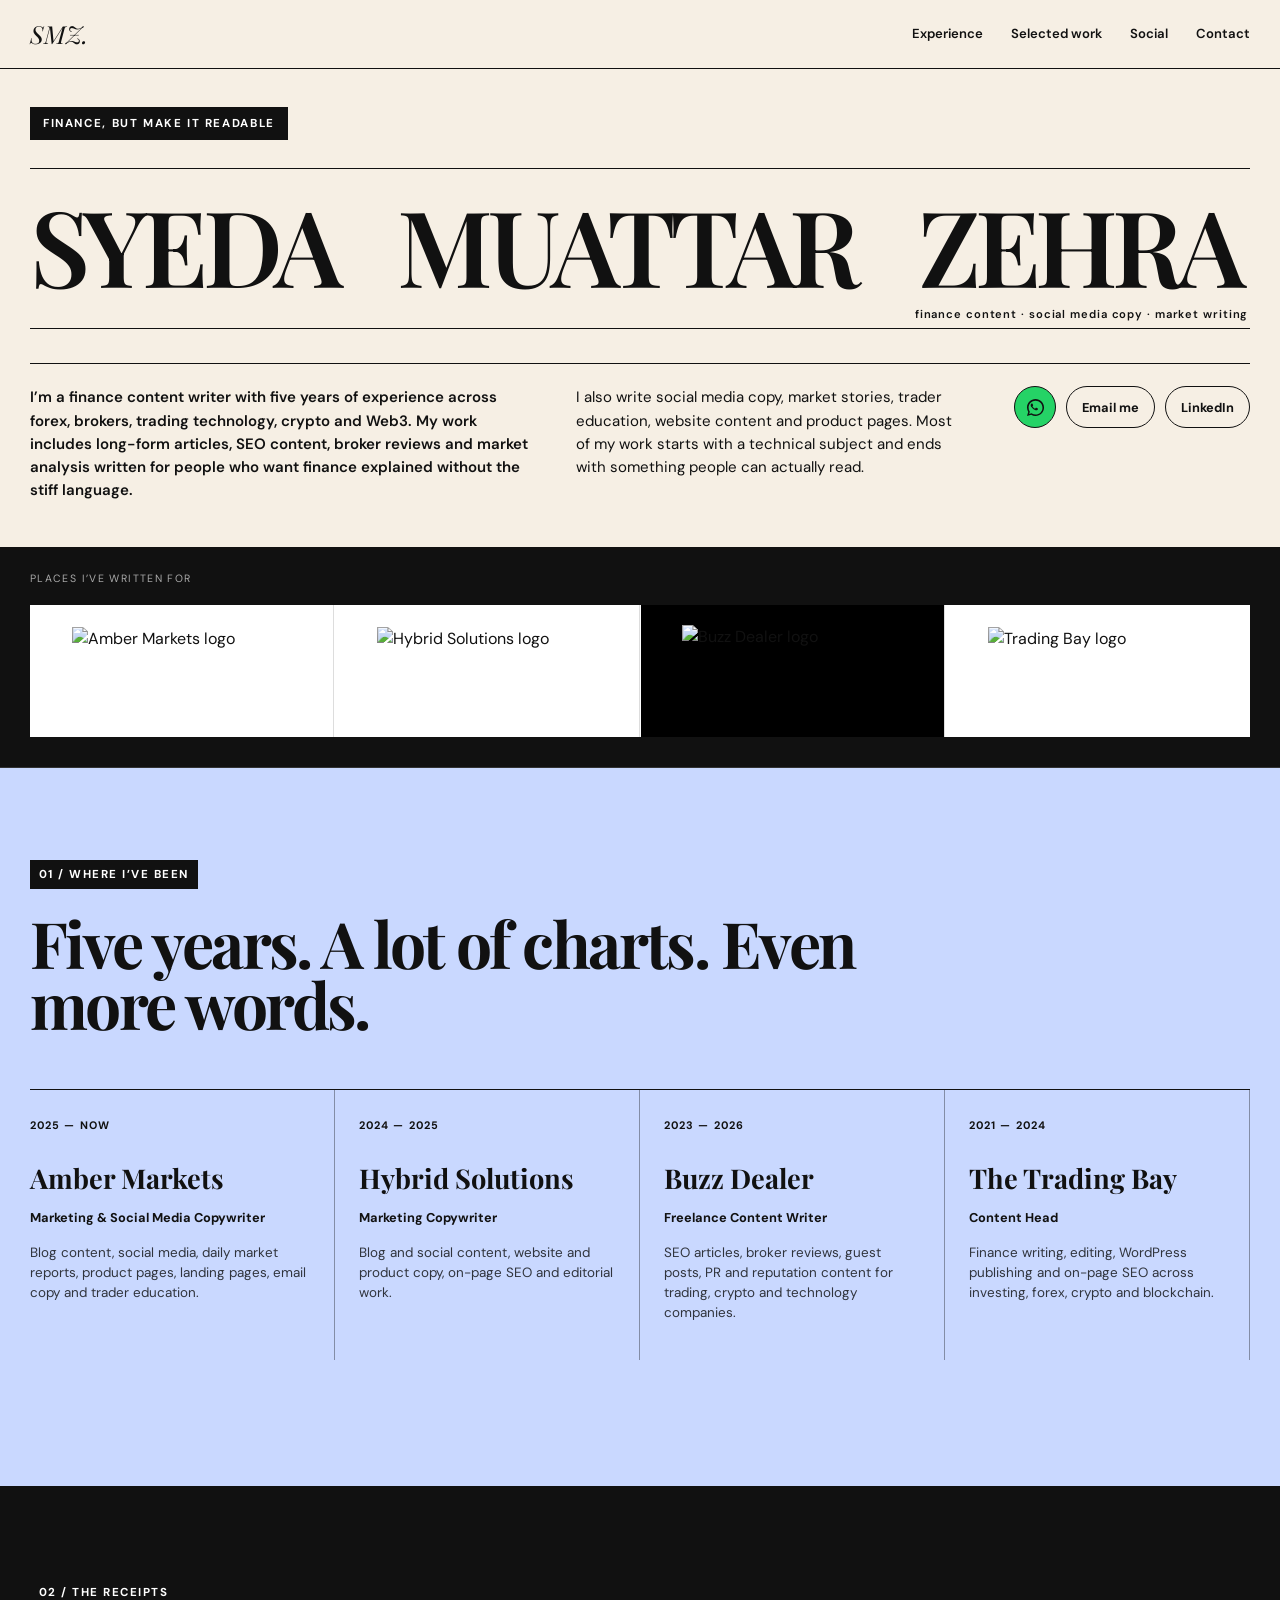
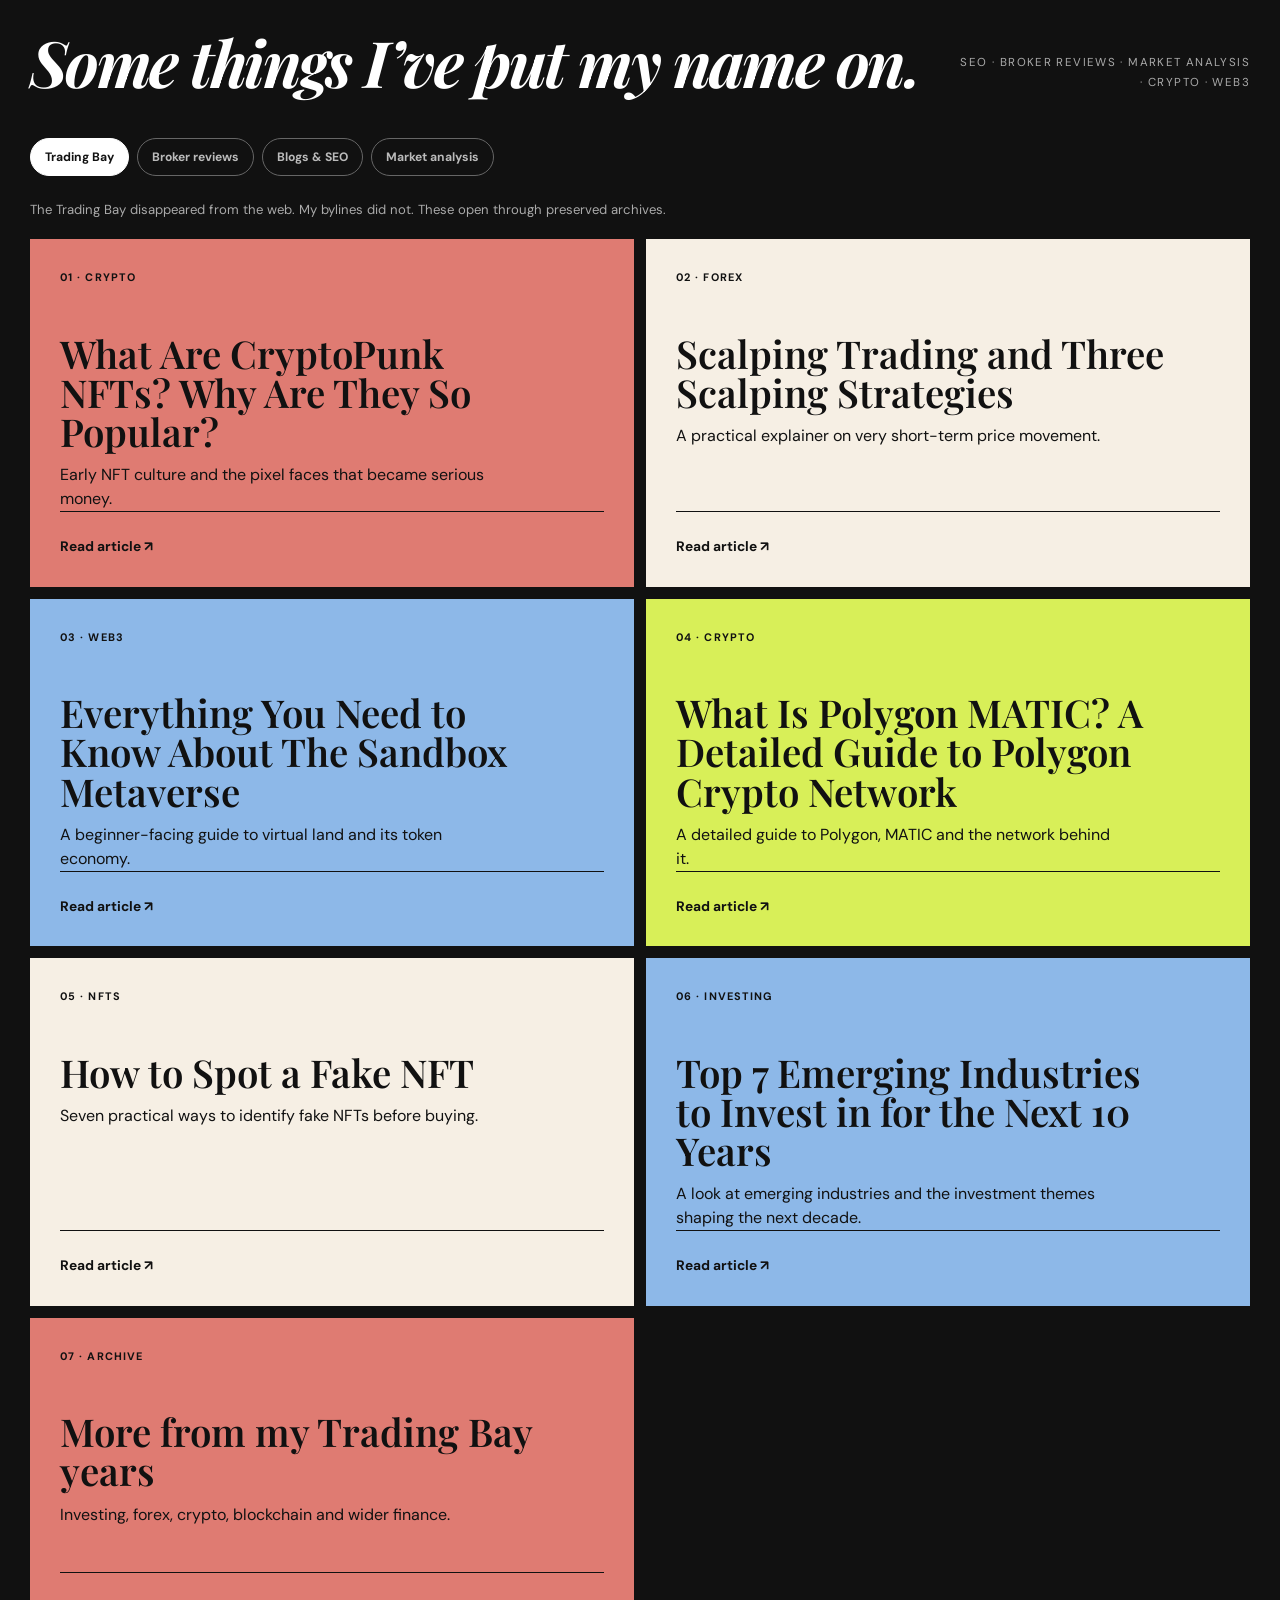
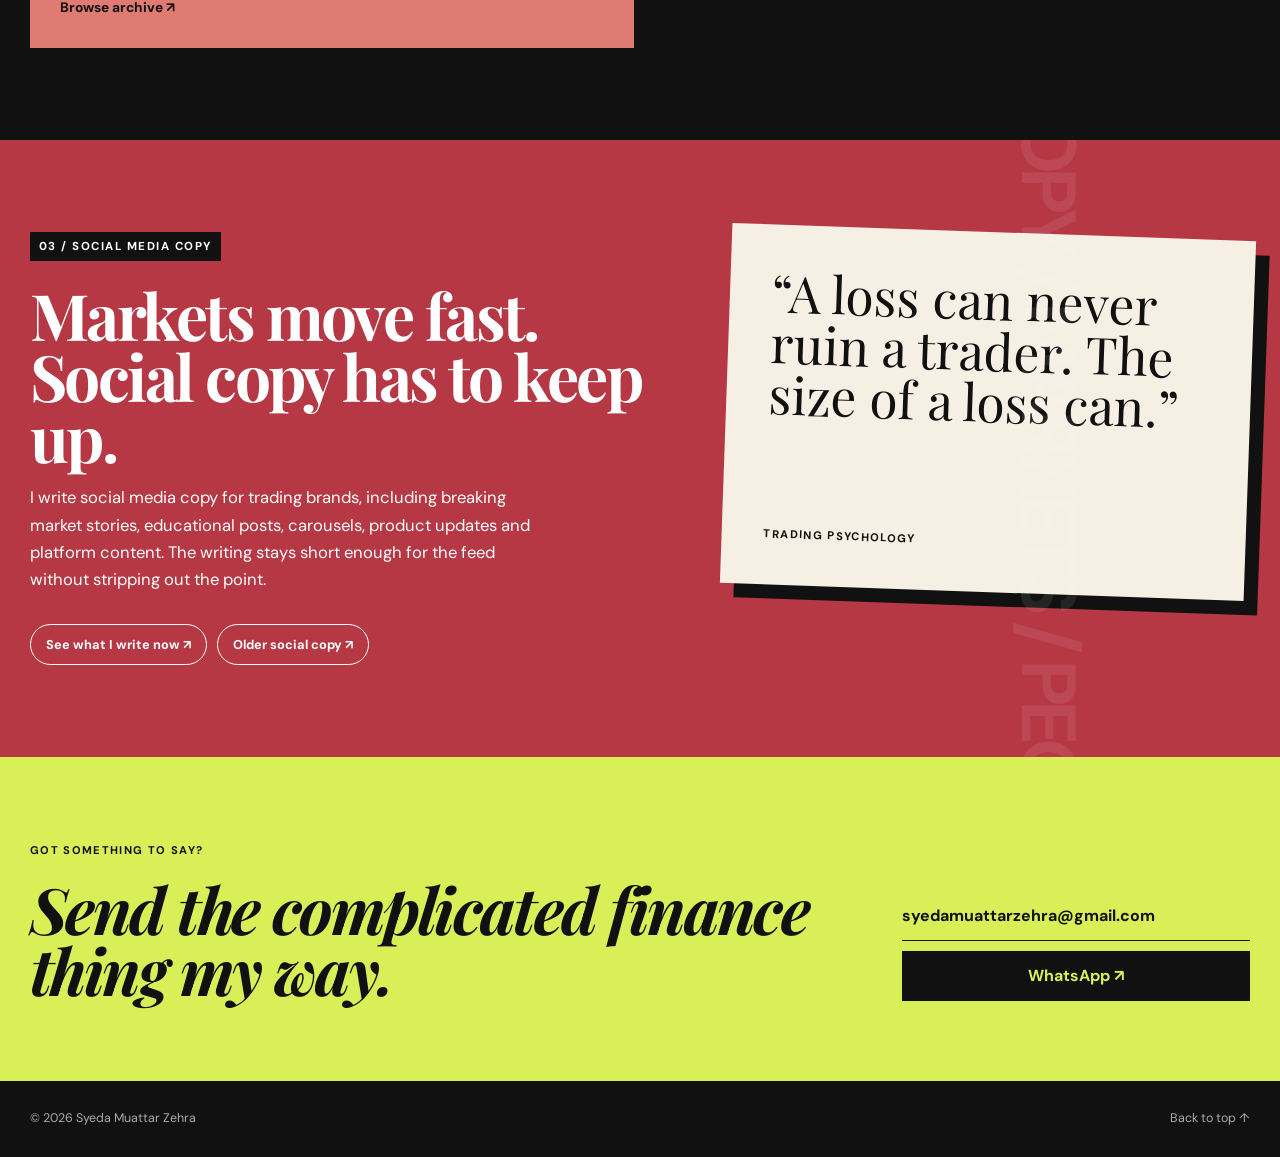
==== index.html @ 2d1e0b92 "Restore full two-paragraph portfolio introduction" ====
<!DOCTYPE html>
<html lang="en">
<head>
<meta charset="UTF-8" />
<meta name="viewport" content="width=device-width, initial-scale=1.0" />
<meta name="description" content="Portfolio of Syeda Muattar Zehra, finance content writer and social media copywriter." />
<meta name="portfolio-version" content="20260924-neat6" />
<title>Syeda Muattar Zehra | Finance Writer</title>
<link rel="stylesheet" href="styles.css?v=20260924-intro7" />
</head>
<body>
<a class="skip-link" href="#main-content">Skip to content</a>
<header class="site-header"><div class="shell nav-wrap"><a class="brand" href="#top">SMZ.</a><button class="menu-button" type="button" aria-expanded="false" aria-controls="site-nav">Menu</button><nav id="site-nav" class="site-nav"><a href="#experience">Experience</a><a href="#work">Selected work</a><a href="#social">Social</a><a href="#contact">Contact</a></nav></div></header>

<main id="main-content">
<section id="top" class="hero">
<div class="shell hero-stage">
<div class="availability">FINANCE, BUT MAKE IT READABLE</div>
<div class="name-lockup"><span>SYEDA</span><span>MUATTAR</span><span>ZEHRA</span><i class="name-note">finance content · social media copy · market writing</i></div>
<div class="hero-bottom">
<div class="hero-intro"><p>I’m a finance content writer with five years of experience across forex, brokers, trading technology, crypto and Web3. My work includes long-form articles, SEO content, broker reviews and market analysis written for people who want finance explained without the stiff language.</p><p>I also write social media copy, market stories, trader education, website content and product pages. Most of my work starts with a technical subject and ends with something people can actually read.</p></div>
<div class="hero-contact">
<a class="round-link whatsapp" href="https://wa.me/923134728652" target="_blank" rel="noopener" aria-label="WhatsApp"><svg viewBox="0 0 32 32" aria-hidden="true"><path fill="currentColor" d="M19.11 17.2c-.27-.14-1.59-.78-1.84-.87-.25-.09-.43-.14-.61.14-.18.27-.7.87-.86 1.05-.16.18-.32.2-.59.07-.27-.14-1.14-.42-2.17-1.34-.8-.71-1.34-1.59-1.5-1.86-.16-.27-.02-.42.12-.55.12-.12.27-.32.41-.48.14-.16.18-.27.27-.46.09-.18.05-.34-.02-.48-.07-.14-.61-1.48-.84-2.02-.22-.53-.45-.46-.61-.47h-.52c-.18 0-.48.07-.73.34-.25.27-.96.94-.96 2.29s.98 2.66 1.12 2.84c.14.18 1.93 2.95 4.68 4.14.65.28 1.16.45 1.56.58.66.21 1.25.18 1.72.11.52-.08 1.59-.65 1.82-1.28.23-.63.23-1.17.16-1.28-.07-.11-.25-.18-.52-.32z"/><path fill="currentColor" d="M16.03 3C8.84 3 3 8.79 3 15.93c0 2.5.72 4.83 1.96 6.81L3 29l6.46-1.9a13.08 13.08 0 0 0 6.57 1.79C23.22 28.89 29 23.1 29 15.96 29 8.82 23.22 3 16.03 3zm0 23.7c-2.03 0-3.92-.55-5.55-1.51l-.4-.24-3.83 1.13 1.15-3.72-.26-.42a10.68 10.68 0 0 1-1.65-5.71c0-5.89 4.75-10.68 10.58-10.68 5.83 0 10.56 4.79 10.56 10.68 0 5.89-4.73 10.47-10.6 10.47z"/></svg></a>
<a class="text-link" href="mailto:syedamuattarzehra@gmail.com">Email me</a>
<a class="text-link" href="https://www.linkedin.com/in/syeda-muattar-zehra-1aa64821b/" target="_blank" rel="noopener">LinkedIn</a>
</div>
</div>
</div>
</section>

<section class="company-strip" aria-label="Companies I have worked with"><div class="shell"><p class="company-kicker">Places I’ve written for</p><div class="company-row brand-logos exact-logos">
<a class="brand-logo" href="https://ambermarkets.com/" target="_blank" rel="noopener" aria-label="Amber Markets"><img src="[data-uri][... ELLIPSIZATION ...]" alt="Amber Markets logo"></a>
<a class="brand-logo" href="https://hybridsolutions.com/" target="_blank" rel="noopener" aria-label="Hybrid Solutions"><img src="[data-uri]" alt="Hybrid Solutions logo"></a>
<a class="brand-logo buzz-black" href="https://buzzdealer.com/" target="_blank" rel="noopener" aria-label="Buzz Dealer"><img src="[data-uri]" alt="Buzz Dealer logo"></a>
<div class="brand-logo" aria-label="The Trading Bay"><img src="[data-uri]" alt="Trading Bay logo"></div>
</div></div></section>

<section id="experience" class="section experience-section"><div class="shell">
<div class="section-number">01 / WHERE I’VE BEEN</div><h2>Five years. A lot of charts. Even more words.</h2>
<div class="experience-grid">
<article><span>2025 — NOW</span><h3>Amber Markets</h3><b>Marketing & Social Media Copywriter</b><p>Blog content, social media, daily market reports, product pages, landing pages, email copy and trader education.</p></article>
<article><span>2024 — 2025</span><h3>Hybrid Solutions</h3><b>Marketing Copywriter</b><p>Blog and social content, website and product copy, on-page SEO and editorial work.</p></article>
<article><span>2023 — 2026</span><h3>Buzz Dealer</h3><b>Freelance Content Writer</b><p>SEO articles, broker reviews, guest posts, PR and reputation content for trading, crypto and technology companies.</p></article>
<article><span>2021 — 2024</span><h3>The Trading Bay</h3><b>Content Head</b><p>Finance writing, editing, WordPress publishing and on-page SEO across investing, forex, crypto and blockchain.</p></article>
</div></div></section>

<section id="work" class="section work-section"><div class="shell">
<div class="work-title-row"><div><div class="section-number">02 / THE RECEIPTS</div><h2>Some things I’ve put my name on.</h2></div><div class="work-index">SEO · BROKER REVIEWS · MARKET ANALYSIS · CRYPTO · WEB3</div></div>
<div class="work-tabs" role="tablist" aria-label="Portfolio categories"><button class="work-tab active" type="button" role="tab" aria-selected="true" data-work-tab="tradingbay">Trading Bay</button><button class="work-tab" type="button" role="tab" aria-selected="false" data-work-tab="reviews">Broker reviews</button><button class="work-tab" type="button" role="tab" aria-selected="false" data-work-tab="blogs">Blogs & SEO</button><button class="work-tab" type="button" role="tab" aria-selected="false" data-work-tab="analysis">Market analysis</button></div>

<div class="work-panel active" data-work-panel="tradingbay" role="tabpanel"><p class="archive-note">The Trading Bay disappeared from the web. My bylines did not. These open through preserved archives.</p><div class="portfolio-grid">
<article class="work-card coral"><span>01 · CRYPTO</span><h3>What Are CryptoPunk NFTs? Why Are They So Popular?</h3><p>Early NFT culture and the pixel faces that became serious money.</p><a href="https://web.archive.org/web/20230529045432/https://thetradingbay.com/what-are-cryptopunk-nfts-why-are-they-so-popular/" target="_blank" rel="noopener">Read article ↗</a></article>
<article class="work-card cream"><span>02 · FOREX</span><h3>Scalping Trading and Three Scalping Strategies</h3><p>A practical explainer on very short-term price movement.</p><a href="https://web.archive.org/web/20220929112520/https://thetradingbay.com/scalping-trading-3-best-scalping-trading-strategy/" target="_blank" rel="noopener">Read article ↗</a></article>
<article class="work-card blue"><span>03 · WEB3</span><h3>Everything You Need to Know About The Sandbox Metaverse</h3><p>A beginner-facing guide to virtual land and its token economy.</p><a href="https://web.archive.org/web/20220929120825/https://thetradingbay.com/everything-you-need-to-know-about-the-sandbox-metaverse/" target="_blank" rel="noopener">Read article ↗</a></article>
<article class="work-card acid"><span>04 · CRYPTO</span><h3>What Is Polygon MATIC? A Detailed Guide to Polygon Crypto Network</h3><p>A detailed guide to Polygon, MATIC and the network behind it.</p><a href="https://web.archive.org/web/20220929102851/https://thetradingbay.com/what-is-polygon-matic-a-detailed-guide-to-polygon-crypto-network/" target="_blank" rel="noopener">Read article ↗</a></article>
<article class="work-card cream"><span>05 · NFTS</span><h3>How to Spot a Fake NFT</h3><p>Seven practical ways to identify fake NFTs before buying.</p><a href="https://web.archive.org/web/20220929121117/https://thetradingbay.com/how-to-spot-a-fake-nft-top-7-ways-to-identify-fake-nfts/" target="_blank" rel="noopener">Read article ↗</a></article>
<article class="work-card blue"><span>06 · INVESTING</span><h3>Top 7 Emerging Industries to Invest in for the Next 10 Years</h3><p>A look at emerging industries and the investment themes shaping the next decade.</p><a href="https://web.archive.org/web/20230529050229/https://thetradingbay.com/top-7-emerging-industries-to-invest-in-for-the-next-10-years/" target="_blank" rel="noopener">Read article ↗</a></article>
<article class="work-card coral"><span>07 · ARCHIVE</span><h3>More from my Trading Bay years</h3><p>Investing, forex, crypto, blockchain and wider finance.</p><a href="https://web.archive.org/web/20230605054937/https://thetradingbay.com/author/zehra/" target="_blank" rel="noopener">Browse archive ↗</a></article>
</div></div>

<div class="work-panel" data-work-panel="reviews" role="tabpanel" hidden><div class="portfolio-grid"><article class="work-card blue"><span>BROKER REVIEW</span><h3>ClickTrades Broker Review</h3><p>Assets, WebTrader, MT5, Trading Central, account conditions, strengths and drawbacks.</p><a href="samples/coin-dreams.com.docx" target="_blank" rel="noopener">Read article ↗</a></article></div></div>
<div class="work-panel" data-work-panel="blogs" role="tabpanel" hidden><div class="portfolio-grid"><article class="work-card acid"><span>LONG-FORM SEO</span><h3>Forex Trader Salary</h3><p>Capital, trading style, risk and what a salary means for an independent forex trader.</p><a href="samples/Copy%20of%20Forex%20Trader%20Salary%20Could%20I%20Become%20Rich%20in%202022%20and%20How.docx" target="_blank" rel="noopener">Read article ↗</a></article></div></div>
<div class="work-panel" data-work-panel="analysis" role="tabpanel" hidden><div class="portfolio-grid"><article class="work-card coral"><span>XAU/USD</span><h3>Is Gold's Bearish Cycle Over?</h3><p>Written when gold had bounced from around $1,616 and the $1,700s already felt expensive.</p><a href="samples/tradefx.co.za.docx" target="_blank" rel="noopener">Read article ↗</a></article></div></div>
</div></section>

<section id="social" class="section social-section"><div class="shell social-layout"><div><div class="section-number">03 / SOCIAL MEDIA COPY</div><h2>Markets move fast. Social copy has to keep up.</h2><p>I write social media copy for trading brands, including breaking market stories, educational posts, carousels, product updates and platform content. The writing stays short enough for the feed without stripping out the point.</p><div class="social-actions"><a href="https://www.instagram.com/ambermarketsofficial/" target="_blank" rel="noopener">See what I write now ↗</a><a href="samples/Single%20posts.docx" target="_blank" rel="noopener">Older social copy ↗</a></div></div><div class="quote-stack"><blockquote>“A loss can never ruin a trader. The size of a loss can.”</blockquote><span>Trading psychology</span></div></div></section>

<section id="contact" class="contact-section"><div class="shell contact-layout"><div><span>GOT SOMETHING TO SAY?</span><h2>Send the complicated finance thing my way.</h2></div><div class="contact-actions"><a href="mailto:syedamuattarzehra@gmail.com">syedamuattarzehra@gmail.com</a><a class="contact-whatsapp" href="https://wa.me/923134728652" target="_blank" rel="noopener">WhatsApp ↗</a></div></div></section>
</main>
<footer><div class="shell footer-row"><span>© <span id="year"></span> Syeda Muattar Zehra</span><a href="#top">Back to top ↑</a></div></footer>
<script src="script.js?v=20260922-studio"></script>
</body></html>
---- styles.css ----
@import url('https://fonts.googleapis.com/css2?family=DM+Sans:wght@400;500;600;700&family=Playfair+Display:ital,wght@0,600;1,600&display=swap');
*{box-sizing:border-box}html{scroll-behavior:smooth}body{margin:0;background:#111;color:#111;font-family:'DM Sans',sans-serif;line-height:1.5}.shell{width:min(calc(100% - 48px),1220px);margin:auto}a{color:inherit}.skip-link{position:absolute;left:-9999px}.skip-link:focus{left:10px;top:10px;z-index:99;background:#fff;padding:10px}.site-header{position:sticky;top:0;z-index:30;background:#f6efe4;border-bottom:1px solid #111}.nav-wrap{height:68px;display:flex;align-items:center;justify-content:space-between}.brand{font-family:'Playfair Display',serif;font-size:1.55rem;font-style:italic;text-decoration:none}.site-nav{display:flex;gap:28px}.site-nav a{text-decoration:none;font-size:.82rem;font-weight:600}.menu-button{display:none}
.hero{background:#f6efe4;overflow:hidden}.hero-stage{padding:42px 0 46px}.availability{display:inline-block;border:1px solid #111;border-radius:999px;padding:7px 12px;font-size:.72rem;font-weight:700}.name-lockup{margin:30px 0 38px;display:grid;grid-template-columns:1fr auto 1fr;align-items:center;gap:18px;font-family:'Playfair Display',serif;font-size:clamp(3.6rem,9.2vw,8.7rem);line-height:.82;letter-spacing:-.065em;white-space:nowrap}.name-lockup span:last-child{text-align:right}.name-lockup strong{font-style:italic;color:#b63845;font-weight:600}.hero-bottom{display:grid;grid-template-columns:1.35fr .65fr;gap:70px;border-top:1px solid #111;padding-top:24px}.hero-intro{display:grid;grid-template-columns:1fr 1fr;gap:28px}.hero-intro p{margin:0;font-size:.96rem}.hero-contact{display:flex;align-items:flex-start;justify-content:flex-end;gap:10px;flex-wrap:wrap}.round-link,.text-link{height:42px;border:1px solid #111;display:inline-flex;align-items:center;justify-content:center;text-decoration:none}.round-link{width:42px;border-radius:50%;background:#25D366;color:#111}.round-link svg{width:21px}.text-link{padding:0 15px;border-radius:999px;font-size:.8rem;font-weight:700}.text-link:hover{background:#111;color:#fff}
.company-strip{background:#111;color:#fff;border-bottom:1px solid #333}.company-row{min-height:105px;display:grid;grid-template-columns:repeat(4,1fr);align-items:center}.company-row span{padding:20px;text-align:center;border-right:1px solid #333;font-size:.9rem;letter-spacing:.05em}.company-row span:first-child{border-left:1px solid #333}.company-row b{display:block;font-size:1.05rem}
.section{padding:92px 0}.section-number{font-size:.72rem;font-weight:700;letter-spacing:.13em;margin-bottom:18px}.section h2,.contact-section h2{font-family:'Playfair Display',serif;font-size:clamp(2.6rem,5vw,5.2rem);line-height:.95;letter-spacing:-.04em;margin:0}.experience-section{background:#c9d8ff}.experience-section h2{max-width:720px}.experience-grid{display:grid;grid-template-columns:repeat(4,1fr);margin-top:55px;border-top:1px solid #111}.experience-grid article{padding:22px 24px 10px 0;border-right:1px solid rgba(0,0,0,.35);min-height:270px}.experience-grid article+article{padding-left:24px}.experience-grid span,.work-card span{font-size:.68rem;font-weight:700;letter-spacing:.1em}.experience-grid h3{font-family:'Playfair Display',serif;font-size:1.7rem;margin:22px 0 6px}.experience-grid b{font-size:.8rem}.experience-grid p{font-size:.84rem;color:#30343d}
.work-section{background:#111;color:#fff}.work-title-row{display:flex;justify-content:space-between;align-items:flex-end;gap:40px}.work-title-row h2{max-width:680px}.work-index{max-width:290px;font-size:.72rem;letter-spacing:.12em;color:#aaa;text-align:right}.work-tabs{display:flex;gap:8px;flex-wrap:wrap;margin:45px 0 24px}.work-tab{font:inherit;font-size:.76rem;font-weight:700;border:1px solid #666;border-radius:999px;background:transparent;color:#bbb;padding:9px 14px;cursor:pointer}.work-tab.active{background:#fff;color:#111;border-color:#fff}.work-panel[hidden]{display:none}.archive-note{font-size:.82rem;color:#aaa;margin:0 0 20px}.portfolio-grid{display:grid;grid-template-columns:repeat(2,1fr);gap:2px;background:#111}.work-card{min-height:310px;padding:30px;color:#111;display:flex;flex-direction:column}.work-card h3{font-family:'Playfair Display',serif;font-size:clamp(1.8rem,3vw,3rem);line-height:1.02;margin:48px 0 12px;max-width:500px}.work-card p{max-width:440px;margin:0}.work-card a{margin-top:auto;padding-top:24px;font-weight:700;font-size:.86rem}.coral{background:#df7b72}.cream{background:#f6efe4}.blue{background:#8db8e8}.acid{background:#d8ef58}
.social-section{background:#b63845;color:#fff}.social-layout{display:grid;grid-template-columns:1fr .85fr;gap:80px;align-items:center}.social-layout>div:first-child>p{max-width:520px;font-size:1rem}.social-actions{display:flex;gap:10px;margin-top:30px}.social-actions a{border:1px solid #fff;border-radius:999px;padding:10px 15px;text-decoration:none;font-size:.8rem;font-weight:700}.quote-stack{background:#f6efe4;color:#111;min-height:360px;padding:42px;display:flex;flex-direction:column;justify-content:space-between;transform:rotate(2deg)}blockquote{font-family:'Playfair Display',serif;font-size:clamp(2rem,4vw,4rem);line-height:1;margin:0}.quote-stack span{text-transform:uppercase;font-size:.7rem;letter-spacing:.12em;font-weight:700}
.contact-section{background:#d8ef58;padding:80px 0}.contact-layout{display:grid;grid-template-columns:1.4fr .6fr;gap:60px;align-items:end}.contact-layout>div>span{font-size:.7rem;font-weight:700;letter-spacing:.12em}.contact-layout h2{margin-top:18px;max-width:820px}.contact-actions{display:grid;gap:10px}.contact-actions a{border-bottom:1px solid #111;padding:12px 0;text-decoration:none;font-weight:700;overflow-wrap:anywhere}
footer{background:#111;color:#aaa}.footer-row{min-height:76px;display:flex;align-items:center;justify-content:space-between;font-size:.78rem}.footer-row a{text-decoration:none}
@media(max-width:900px){.menu-button{display:block;border:1px solid #111;background:transparent;padding:8px 12px}.site-nav{display:none;position:absolute;top:68px;left:20px;right:20px;background:#f6efe4;border:1px solid #111;padding:12px;flex-direction:column}.site-nav.open{display:flex}.name-lockup{grid-template-columns:1fr;gap:0;white-space:normal;font-size:clamp(3.5rem,15vw,7rem)}.name-lockup span:last-child{text-align:left}.hero-bottom,.social-layout,.contact-layout{grid-template-columns:1fr}.hero-intro{grid-template-columns:1fr}.hero-contact{justify-content:flex-start}.company-row{grid-template-columns:1fr 1fr}.experience-grid{grid-template-columns:1fr 1fr}.portfolio-grid{grid-template-columns:1fr}.work-title-row{align-items:flex-start;flex-direction:column}.work-index{text-align:left}.quote-stack{transform:none}.social-layout{gap:45px}}
@media(max-width:560px){.shell{width:min(calc(100% - 28px),1220px)}.hero-stage{padding-top:30px}.name-lockup{margin:28px 0;font-size:3.4rem}.company-row{grid-template-columns:1fr 1fr}.company-row span{font-size:.72rem}.section{padding:66px 0}.experience-grid{grid-template-columns:1fr}.experience-grid article,.experience-grid article+article{padding:22px 0;border-right:0;border-bottom:1px solid rgba(0,0,0,.35);min-height:0}.work-card{min-height:280px;padding:24px}.social-actions{flex-direction:column;align-items:flex-start}.contact-section{padding:60px 0}.footer-row{gap:20px}}

/* Reference-led editorial pass */
.hero-stage{min-height:690px;position:relative}.availability{background:#111;color:#fff;border-radius:0;letter-spacing:.14em}.name-lockup{position:relative;border-top:1px solid #111;border-bottom:1px solid #111;padding:34px 0 40px;grid-template-columns:.82fr 1.45fr .9fr;gap:0}.name-lockup span,.name-lockup strong{display:block}.name-lockup span:first-child{-webkit-text-stroke:1.5px #111;color:transparent}.name-lockup strong{background:#b63845;color:#f6efe4;padding:10px 18px;transform:rotate(-2deg);text-align:center}.name-lockup span:last-of-type{text-align:right}.name-note{position:absolute;right:1%;bottom:10px;font-family:'DM Sans',sans-serif;font-size:.7rem;font-weight:600;letter-spacing:.08em;color:#111;font-style:normal}.hero-bottom{grid-template-columns:1fr .48fr}.hero-intro p:first-child{font-size:1.08rem;font-weight:600}.hero-intro p:last-child{border-left:1px solid #111;padding-left:28px}
.section-number{display:inline-block;background:#111;color:#fff;padding:6px 9px;margin-bottom:24px}.experience-section h2,.work-section h2,.social-section h2,.contact-section h2{max-width:900px}.experience-grid article:nth-child(2),.experience-grid article:nth-child(4){transform:translateY(34px)}.experience-section{padding-bottom:126px}
.work-title-row h2{font-style:italic}.portfolio-grid{gap:12px}.work-card:nth-child(1){transform:rotate(-.5deg)}.work-card:nth-child(2){transform:translateY(24px)}.work-card:nth-child(3){transform:translateY(-10px)}.work-card:nth-child(4){transform:rotate(.7deg)}.work-card h3{font-weight:600}.work-card a{text-decoration:none;border-top:1px solid currentColor}
.social-section{overflow:hidden}.social-layout{position:relative}.social-layout:after{content:"COPY / MARKETS / PEOPLE";position:absolute;right:-220px;top:45%;font-size:4.8rem;font-weight:700;letter-spacing:-.05em;opacity:.08;transform:rotate(90deg)}.quote-stack{box-shadow:14px 14px 0 #111}
.contact-section h2{font-style:italic}.contact-whatsapp{background:#111;color:#d8ef58;padding:13px!important;border-bottom:0!important;text-align:center}
@media(max-width:900px){.hero-stage{min-height:0}.name-lockup{grid-template-columns:1fr;padding:25px 0}.name-lockup strong{text-align:left;width:max-content;max-width:100%}.name-lockup span:last-of-type{text-align:left}.name-note{position:static;margin-top:18px}.experience-grid article:nth-child(2),.experience-grid article:nth-child(4){transform:none}.hero-intro p:last-child{border-left:0;padding-left:0}.work-card:nth-child(n){transform:none}}

/* Alignment + identity correction */
.name-lockup{display:grid;grid-template-columns:1fr 1.35fr 1fr;align-items:baseline;gap:18px;padding:34px 0 42px}
.name-lockup span{font-family:'Playfair Display',serif;font-weight:600;font-style:normal;color:#111!important;-webkit-text-stroke:0!important;background:none!important;padding:0!important;transform:none!important;text-align:left!important}
.name-lockup span:nth-child(2){color:#b63845!important;font-style:italic}
.name-lockup span:last-of-type{text-align:right!important}
.name-note{right:0;bottom:10px}
.company-strip{padding:24px 0 30px}.company-kicker{margin:0 0 18px;color:#888;font-size:.66rem;letter-spacing:.13em;text-transform:uppercase}.company-row{min-height:88px;display:grid;grid-template-columns:repeat(4,1fr);border-top:1px solid #333;border-bottom:1px solid #333}.company-row>a,.tradingbay-logo{min-width:0;display:flex;align-items:center;justify-content:center;gap:8px;padding:18px;text-decoration:none;border-right:1px solid #333}.company-row>a:first-child{border-left:1px solid #333}.company-row>a span,.company-row>a b{padding:0;border:0;font-size:.85rem;letter-spacing:.03em}.company-row>a b{display:inline}.tradingbay-logo{font-family:'DM Sans',sans-serif}.tradingbay-logo>b{font-size:.92rem;white-space:nowrap}.tb-mark{position:relative;width:38px;height:38px;border:3px solid #fff;display:inline-flex;align-items:center;justify-content:center;font-weight:800}.tb-mark i{position:absolute;left:-5px;top:-11px;color:#35c84a;font-style:normal;font-size:1.15rem}.tb-mark em{font-style:normal;font-size:1.15rem}
.experience-grid{align-items:start}.experience-grid article:nth-child(2),.experience-grid article:nth-child(4){transform:none}.work-card:nth-child(n){transform:none}.portfolio-grid{align-items:stretch}.social-layout{align-items:start}.social-layout>div:first-child>p{font-size:1.04rem;line-height:1.65}
@media(max-width:900px){.name-lockup{grid-template-columns:1fr;gap:0}.name-lockup span:last-of-type{text-align:left!important}.company-row{grid-template-columns:1fr 1fr}.company-row>a,.tradingbay-logo{border:1px solid #333}.name-note{position:static}}

/* Company identity strip */
.brand-logos{background:#fff;border:0;gap:1px}.brand-logo{min-height:112px;background:#fff!important;color:#111!important;border:0!important;border-right:1px solid #ddd!important;display:flex!important;align-items:center!important;justify-content:center!important;gap:11px!important;padding:18px!important;text-decoration:none!important}.brand-logo:first-child{border-left:0!important}.brand-logo:last-child{border-right:0!important}.brand-logo>span{padding:0!important;border:0!important;text-align:left!important}.amber-symbol{width:38px;height:38px;border-radius:50%;background:#b58b48;color:#fff;display:inline-flex!important;align-items:center;justify-content:center;font-family:'Playfair Display',serif;font-size:1.45rem!important}.amber-word{font-size:.82rem!important;letter-spacing:.09em!important}.amber-word b{display:block}.hybrid-symbol{width:40px;height:40px;display:flex!important;gap:3px;align-items:flex-end}.hybrid-symbol i{display:block;width:10px;background:#2787c8;transform:skew(-10deg)}.hybrid-symbol i:nth-child(1){height:27px}.hybrid-symbol i:nth-child(2){height:36px}.hybrid-symbol i:nth-child(3){height:31px}.hybrid-logo>span:last-child{font-size:.78rem!important;font-weight:700}.hybrid-logo b{font-weight:800}.hybrid-logo small{display:block;font-size:.52rem;letter-spacing:.12em;color:#777}.buzz-symbol{width:40px;height:40px;background:#f2c400;color:#111;display:inline-flex!important;align-items:center;justify-content:center;font-size:1.3rem!important;font-weight:800;transform:rotate(-5deg)}.buzz-logo>span:last-child{font-size:.82rem!important;letter-spacing:.05em}.tradingbay-logo{font-family:'DM Sans',sans-serif!important}.tradingbay-logo>b{font-size:1rem!important;letter-spacing:.02em}.tb-mark{border-color:#111!important;color:#111!important}.company-strip{background:#111}.company-kicker{color:#aaa}
@media(max-width:900px){.brand-logos{grid-template-columns:1fr 1fr}.brand-logo{border:1px solid #ddd!important}}

/* Use verified logo artwork, not invented symbols */
.brand-logo.official-logo{background:#fff!important;overflow:hidden}.brand-logo.official-logo img{display:block;max-width:88%;max-height:68px;width:auto;height:auto;object-fit:contain}.buzz-official{background:#000!important}.buzz-official img{max-height:86px}.amber-official{font-family:'DM Sans',sans-serif;font-size:1.05rem!important;letter-spacing:.08em!important;font-weight:500;color:#111}.amber-official b{font-weight:800}.amber-symbol,.hybrid-symbol,.buzz-symbol{display:none!important}

/* Name typography reset + Trading Bay emphasis */
.name-lockup span,.name-lockup span:nth-child(2),.name-lockup span:last-of-type{font-family:'Playfair Display',serif!important;font-style:normal!important;font-weight:600!important;color:#111!important;-webkit-text-stroke:0!important;background:none!important;transform:none!important;padding:0!important;letter-spacing:-.055em!important}
.name-lockup{grid-template-columns:1fr 1.35fr 1fr;align-items:baseline}
.name-lockup span:nth-child(2){text-align:center!important}
.name-lockup span:last-of-type{text-align:right!important}
.work-panel[data-work-panel="tradingbay"] .portfolio-grid{grid-template-columns:repeat(2,minmax(0,1fr))}
.work-panel[data-work-panel="tradingbay"] .work-card{min-height:330px}
@media(max-width:900px){.name-lockup{grid-template-columns:1fr}.name-lockup span:nth-child(2),.name-lockup span:last-of-type{text-align:left!important}.work-panel[data-work-panel="tradingbay"] .portfolio-grid{grid-template-columns:1fr}}

/* Exact supplied company logos */
.exact-logos{background:#fff;grid-template-columns:repeat(4,minmax(0,1fr));align-items:stretch}
.exact-logos .brand-logo{height:132px;min-height:132px;padding:18px 22px!important;background:#fff!important;display:flex!important;align-items:center!important;justify-content:center!important;overflow:hidden}
.exact-logos .brand-logo img{display:block;width:100%;height:100%;max-width:220px;max-height:88px;object-fit:contain}
.exact-logos .buzz-black{background:#000!important}
.exact-logos .buzz-black img{max-height:92px}
@media(max-width:900px){.exact-logos{grid-template-columns:1fr 1fr}.exact-logos .brand-logo{height:120px;min-height:120px}}
@media(max-width:520px){.exact-logos{grid-template-columns:1fr}.exact-logos .brand-logo{height:116px;min-height:116px}}

/* Neat hero alignment pass */
.hero-stage{min-height:0;padding:38px 0 44px}
.name-lockup{width:100%;display:grid;grid-template-columns:.92fr 1.35fr 1fr;align-items:baseline;gap:24px;margin:28px 0 34px;padding:30px 0 36px;overflow:visible}
.name-lockup span{font-size:clamp(3.15rem,8.25vw,7.55rem);line-height:.88;white-space:nowrap}
.name-lockup span:first-child{text-align:left!important}
.name-lockup span:nth-child(2){text-align:center!important}
.name-lockup span:last-of-type{text-align:right!important;padding-right:.09em!important}
.name-note{right:.15em;bottom:9px;white-space:nowrap}
.hero-bottom{grid-template-columns:minmax(0,1fr) auto;gap:48px;align-items:start;padding-top:22px}
.hero-intro{display:grid;grid-template-columns:minmax(0,520px) minmax(0,390px);gap:38px;align-items:start}
.hero-intro p,.hero-intro p:first-child,.hero-intro p:last-child{margin:0;font-size:.94rem;line-height:1.55;font-weight:400;border:0;padding:0;max-width:none}
.hero-intro p:first-child{font-weight:600}
.hero-contact{min-width:max-content;align-items:center}
.work-index{line-height:1.7}
@media(max-width:1100px){.name-lockup{gap:14px}.name-lockup span{font-size:clamp(3rem,8vw,6.8rem)}.hero-bottom{grid-template-columns:1fr}.hero-contact{justify-content:flex-start}.hero-intro{grid-template-columns:1fr 1fr}}
@media(max-width:700px){.name-lockup{display:block;padding:24px 0}.name-lockup span{display:block!important;font-size:clamp(3.25rem,16vw,5.5rem);line-height:.9;text-align:left!important;white-space:normal}.name-lockup span:nth-child(2),.name-lockup span:last-of-type{text-align:left!important}.name-note{display:block;position:static;margin-top:18px;white-space:normal}.hero-intro{grid-template-columns:1fr;gap:12px}}
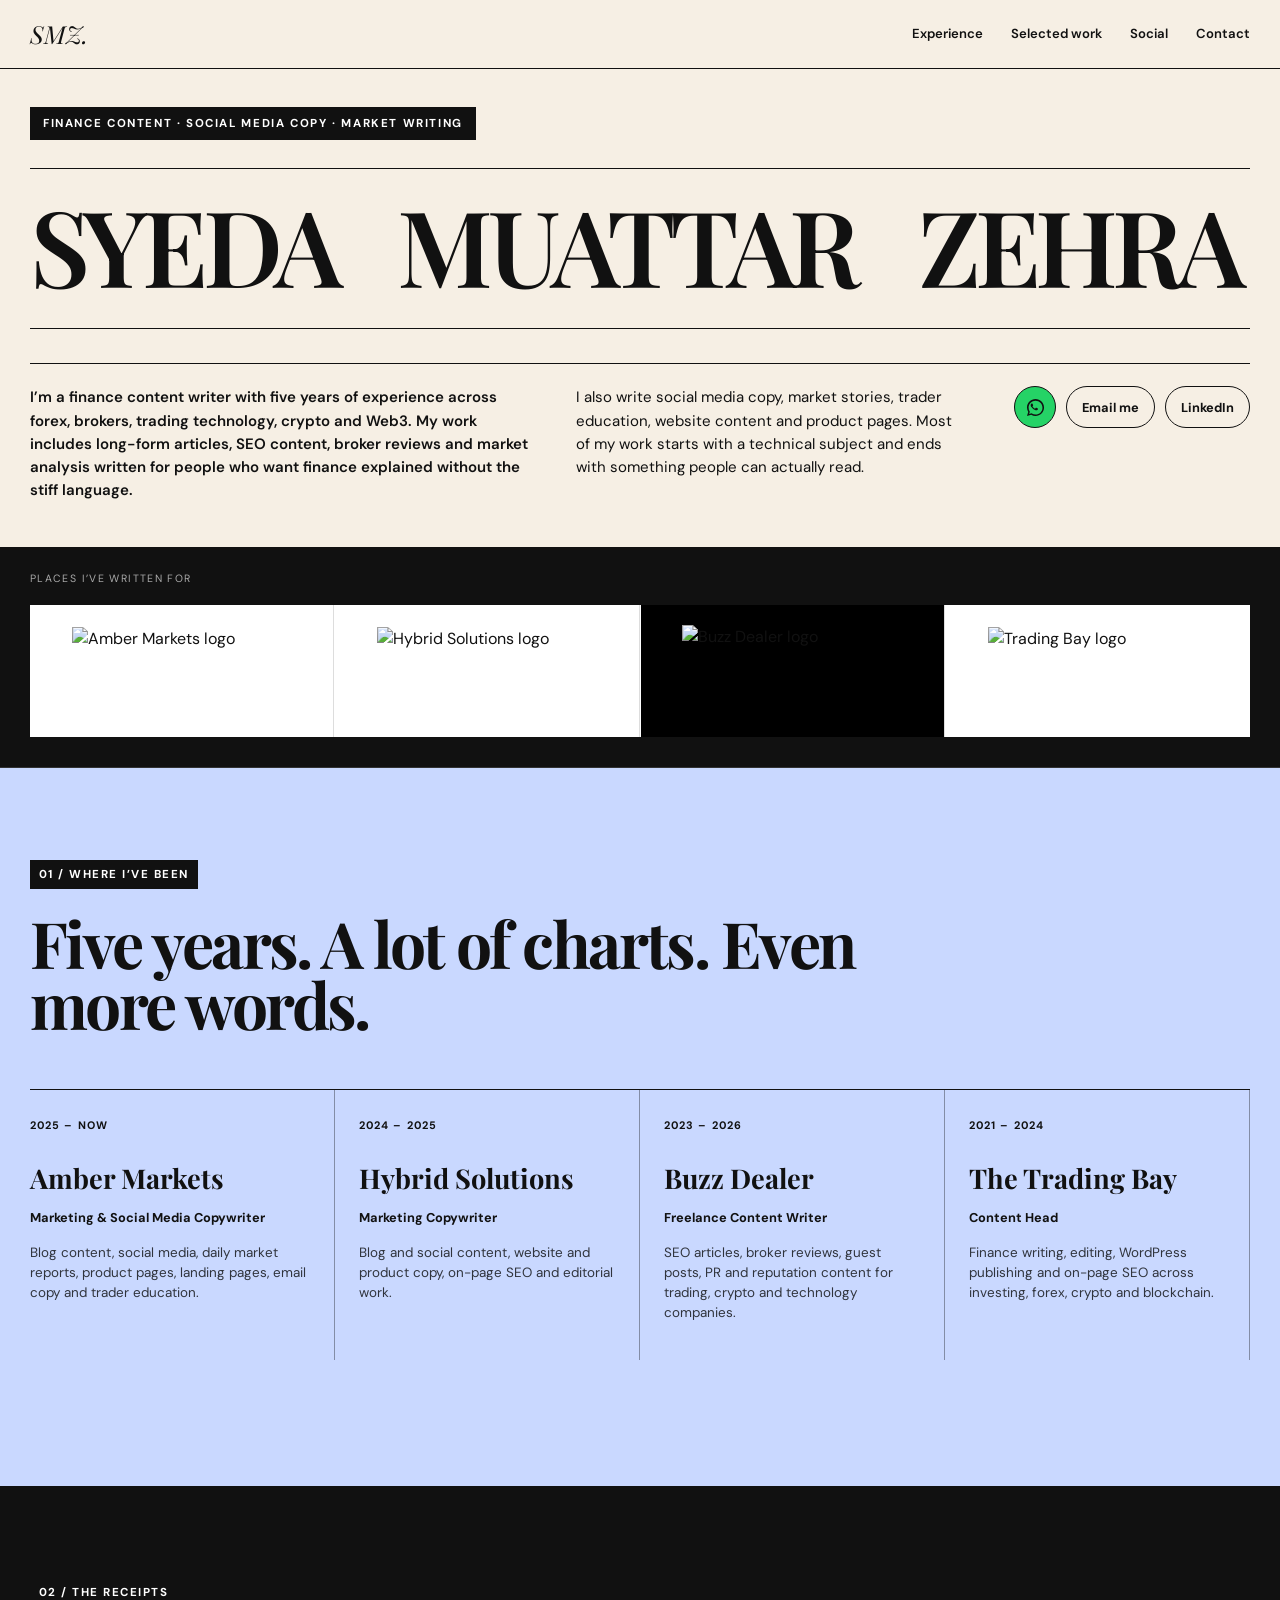
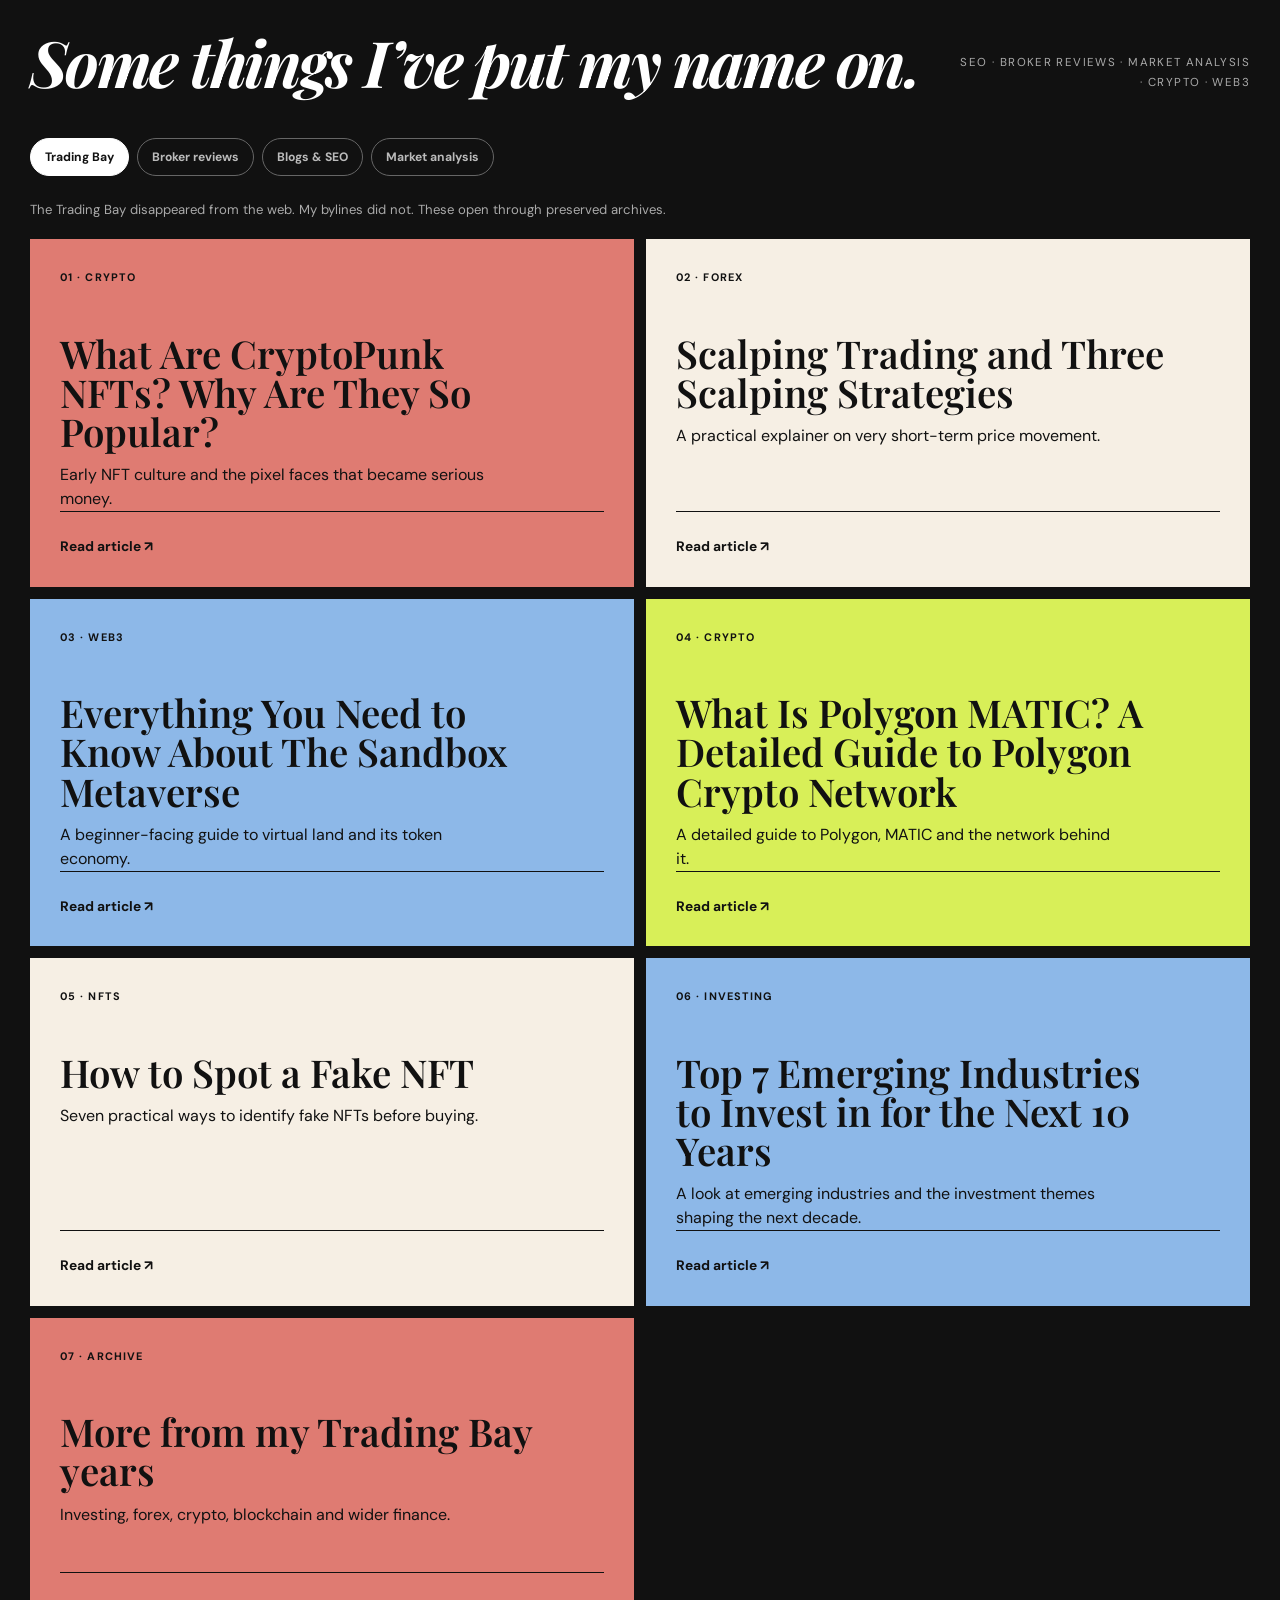
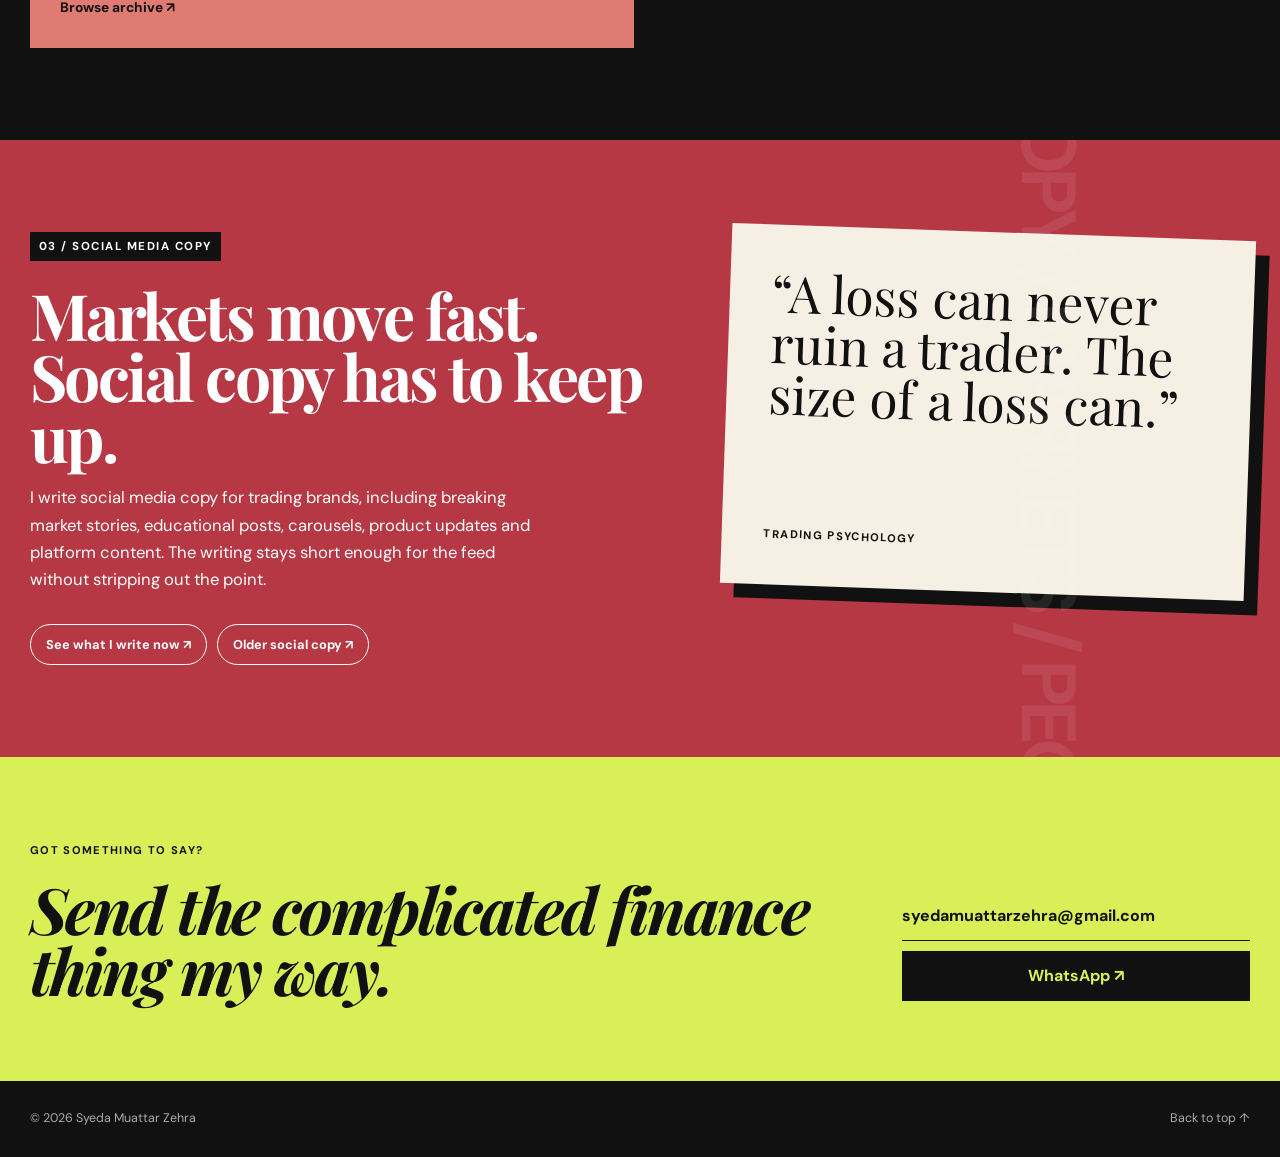
==== commit 3a32e286: "Clean hero label and punctuation" ====
--- a/index.html
+++ b/index.html
@@ -6,7 +6,7 @@
 <meta name="description" content="Portfolio of Syeda Muattar Zehra, finance content writer and social media copywriter." />
 <meta name="portfolio-version" content="20260924-neat6" />
 <title>Syeda Muattar Zehra | Finance Writer</title>
-<link rel="stylesheet" href="styles.css?v=20260924-intro7" />
+<link rel="stylesheet" href="styles.css?v=20260924-hero8" />
 </head>
 <body>
 <a class="skip-link" href="#main-content">Skip to content</a>
@@ -15,8 +15,8 @@
 <main id="main-content">
 <section id="top" class="hero">
 <div class="shell hero-stage">
-<div class="availability">FINANCE, BUT MAKE IT READABLE</div>
-<div class="name-lockup"><span>SYEDA</span><span>MUATTAR</span><span>ZEHRA</span><i class="name-note">finance content · social media copy · market writing</i></div>
+<div class="availability">FINANCE CONTENT · SOCIAL MEDIA COPY · MARKET WRITING</div>
+<div class="name-lockup"><span>SYEDA</span><span>MUATTAR</span><span>ZEHRA</span></div>
 <div class="hero-bottom">
 <div class="hero-intro"><p>I’m a finance content writer with five years of experience across forex, brokers, trading technology, crypto and Web3. My work includes long-form articles, SEO content, broker reviews and market analysis written for people who want finance explained without the stiff language.</p><p>I also write social media copy, market stories, trader education, website content and product pages. Most of my work starts with a technical subject and ends with something people can actually read.</p></div>
 <div class="hero-contact">
@@ -38,10 +38,10 @@
 <section id="experience" class="section experience-section"><div class="shell">
 <div class="section-number">01 / WHERE I’VE BEEN</div><h2>Five years. A lot of charts. Even more words.</h2>
 <div class="experience-grid">
-<article><span>2025 — NOW</span><h3>Amber Markets</h3><b>Marketing & Social Media Copywriter</b><p>Blog content, social media, daily market reports, product pages, landing pages, email copy and trader education.</p></article>
-<article><span>2024 — 2025</span><h3>Hybrid Solutions</h3><b>Marketing Copywriter</b><p>Blog and social content, website and product copy, on-page SEO and editorial work.</p></article>
-<article><span>2023 — 2026</span><h3>Buzz Dealer</h3><b>Freelance Content Writer</b><p>SEO articles, broker reviews, guest posts, PR and reputation content for trading, crypto and technology companies.</p></article>
-<article><span>2021 — 2024</span><h3>The Trading Bay</h3><b>Content Head</b><p>Finance writing, editing, WordPress publishing and on-page SEO across investing, forex, crypto and blockchain.</p></article>
+<article><span>2025 – NOW</span><h3>Amber Markets</h3><b>Marketing & Social Media Copywriter</b><p>Blog content, social media, daily market reports, product pages, landing pages, email copy and trader education.</p></article>
+<article><span>2024 – 2025</span><h3>Hybrid Solutions</h3><b>Marketing Copywriter</b><p>Blog and social content, website and product copy, on-page SEO and editorial work.</p></article>
+<article><span>2023 – 2026</span><h3>Buzz Dealer</h3><b>Freelance Content Writer</b><p>SEO articles, broker reviews, guest posts, PR and reputation content for trading, crypto and technology companies.</p></article>
+<article><span>2021 – 2024</span><h3>The Trading Bay</h3><b>Content Head</b><p>Finance writing, editing, WordPress publishing and on-page SEO across investing, forex, crypto and blockchain.</p></article>
 </div></div></section>
 
 <section id="work" class="section work-section"><div class="shell">
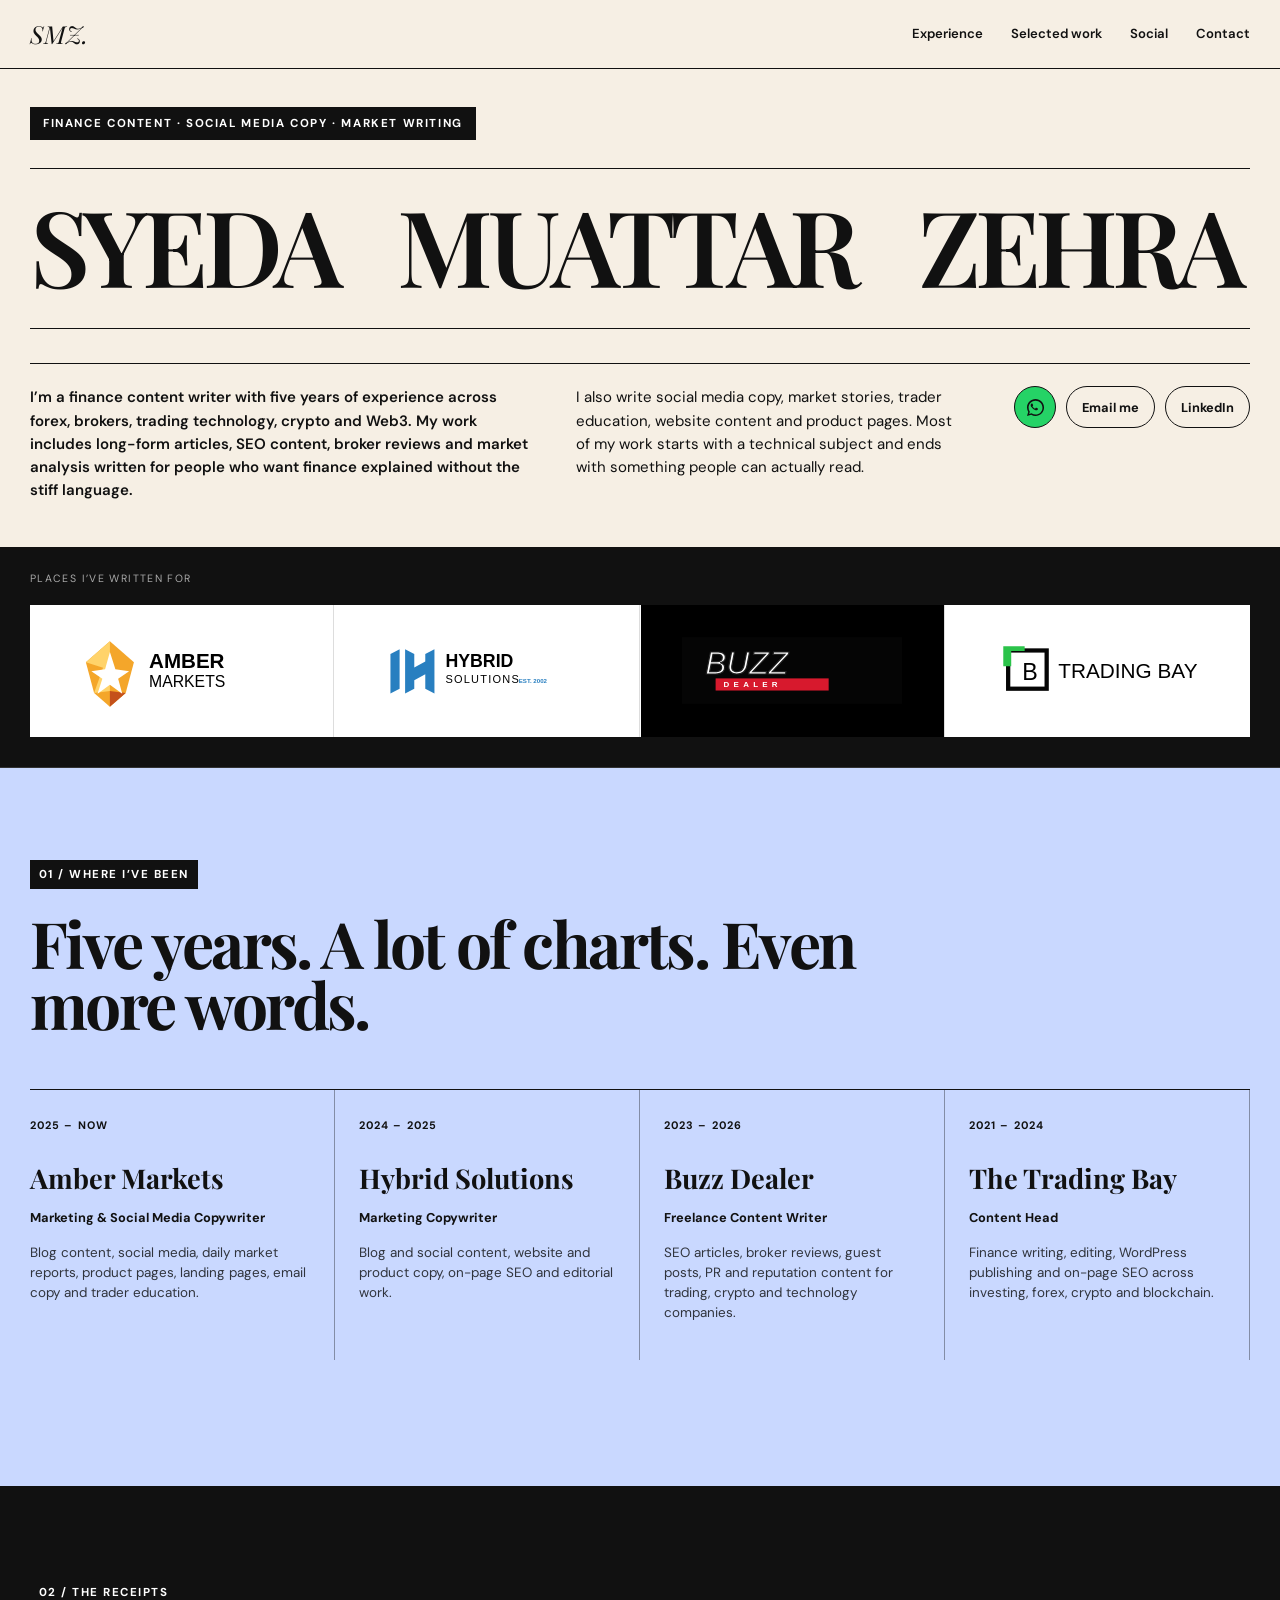
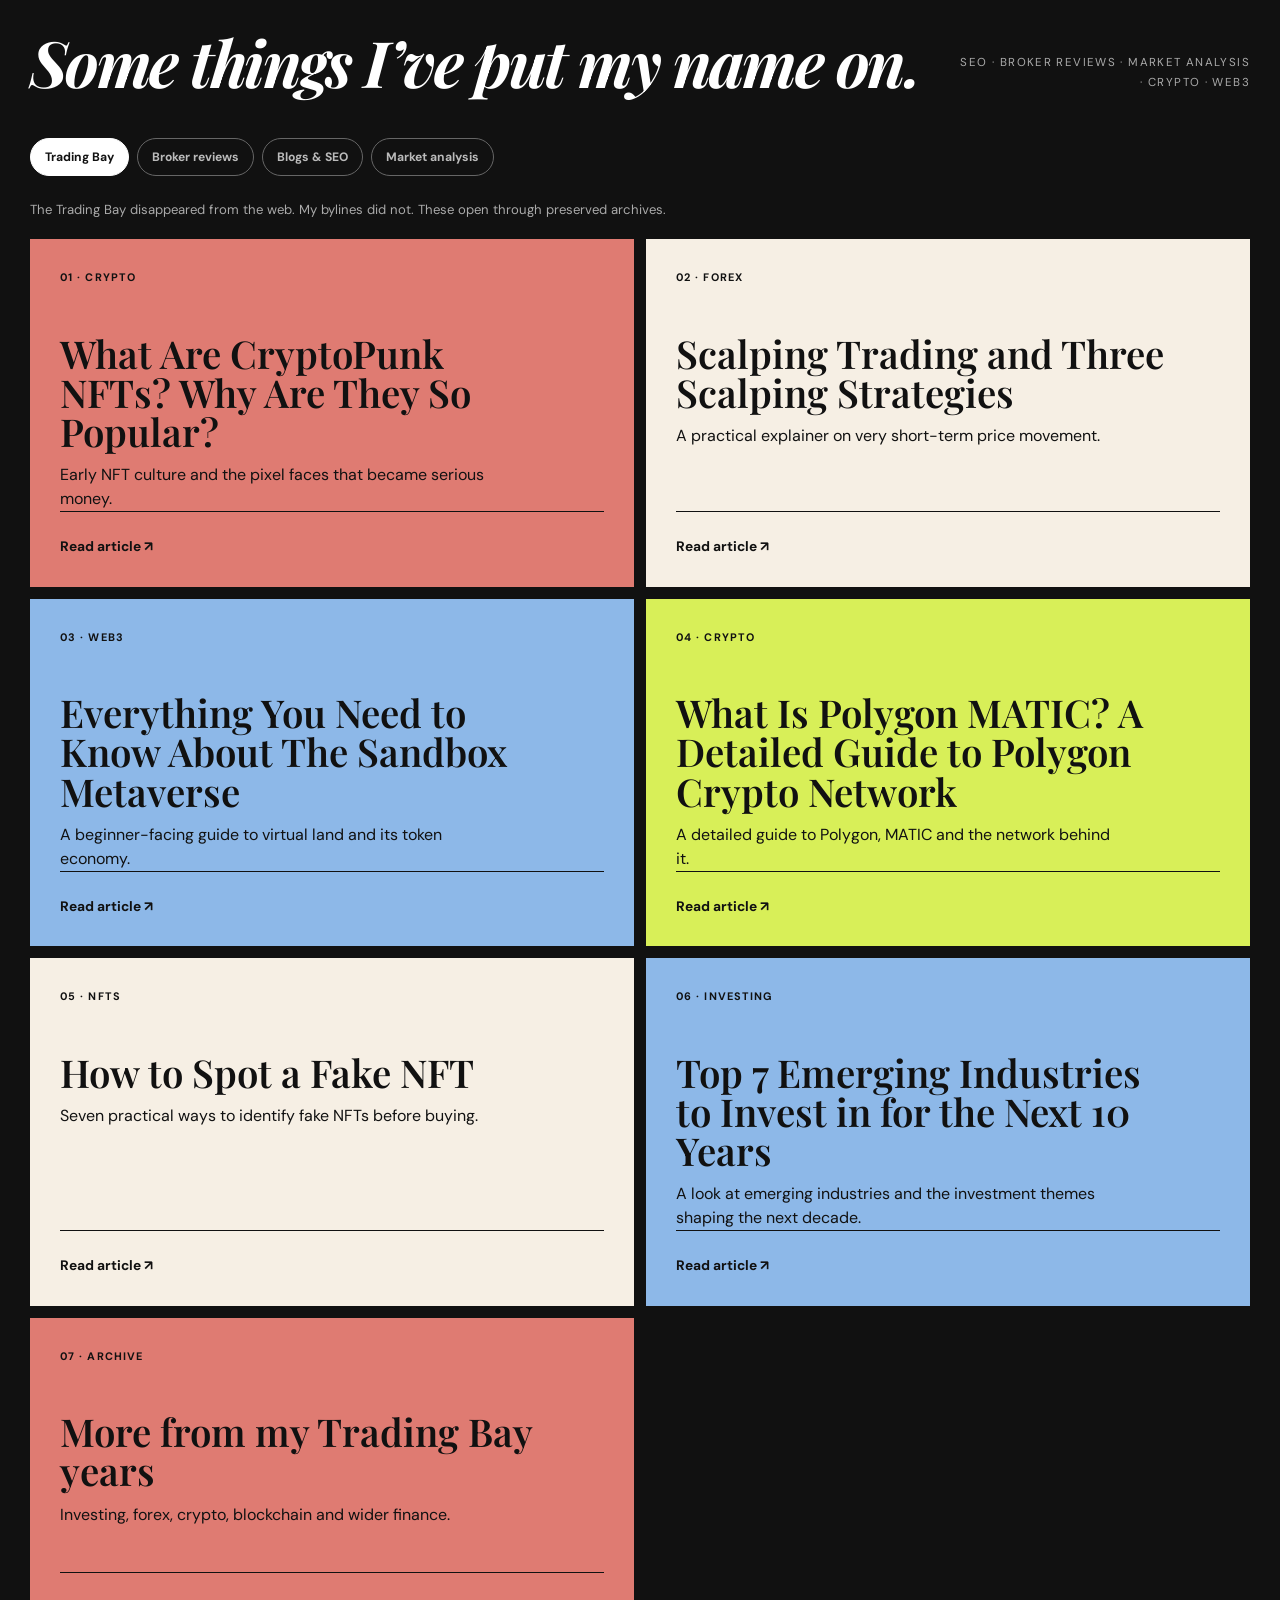
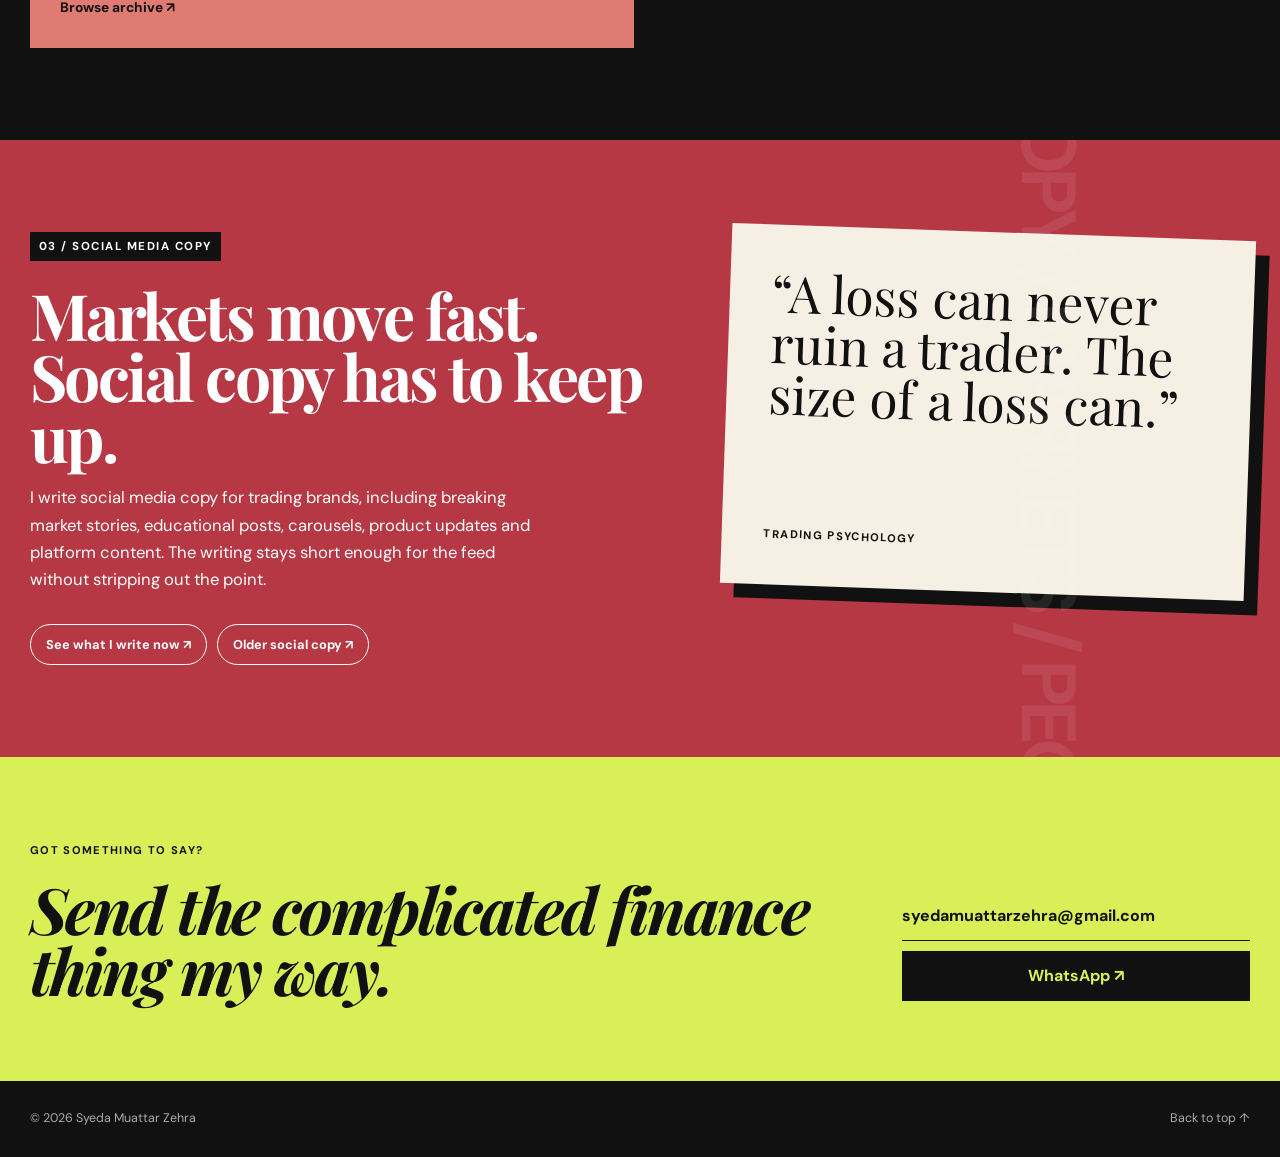
==== commit 588bc106: "Fix broken logo loading with repository assets" ====
--- a/index.html
+++ b/index.html
@@ -4,9 +4,9 @@
 <meta charset="UTF-8" />
 <meta name="viewport" content="width=device-width, initial-scale=1.0" />
 <meta name="description" content="Portfolio of Syeda Muattar Zehra, finance content writer and social media copywriter." />
-<meta name="portfolio-version" content="20260924-neat6" />
+<meta name="portfolio-version" content="20260924-repair9" />
 <title>Syeda Muattar Zehra | Finance Writer</title>
-<link rel="stylesheet" href="styles.css?v=20260924-hero8" />
+<link rel="stylesheet" href="styles.css?v=20260924-repair9" />
 </head>
 <body>
 <a class="skip-link" href="#main-content">Skip to content</a>
@@ -29,10 +29,10 @@
 </section>
 
 <section class="company-strip" aria-label="Companies I have worked with"><div class="shell"><p class="company-kicker">Places I’ve written for</p><div class="company-row brand-logos exact-logos">
-<a class="brand-logo" href="https://ambermarkets.com/" target="_blank" rel="noopener" aria-label="Amber Markets"><img src="[data-uri][... ELLIPSIZATION ...]" alt="Amber Markets logo"></a>
-<a class="brand-logo" href="https://hybridsolutions.com/" target="_blank" rel="noopener" aria-label="Hybrid Solutions"><img src="[data-uri]" alt="Hybrid Solutions logo"></a>
-<a class="brand-logo buzz-black" href="https://buzzdealer.com/" target="_blank" rel="noopener" aria-label="Buzz Dealer"><img src="[data-uri]" alt="Buzz Dealer logo"></a>
-<div class="brand-logo" aria-label="The Trading Bay"><img src="[data-uri]" alt="Trading Bay logo"></div>
+<a class="brand-logo" href="https://ambermarkets.com/" target="_blank" rel="noopener"><img src="assets/amber-markets.svg?v=2" alt="Amber Markets logo"></a>
+<a class="brand-logo" href="https://hybridsolutions.com/" target="_blank" rel="noopener"><img src="assets/hybrid-solutions.svg?v=2" alt="Hybrid Solutions logo"></a>
+<a class="brand-logo buzz-black" href="https://buzzdealer.com/" target="_blank" rel="noopener"><img src="assets/buzz-dealer.svg?v=2" alt="Buzz Dealer logo"></a>
+<div class="brand-logo"><img src="assets/trading-bay.svg?v=2" alt="Trading Bay logo"></div>
 </div></div></section>
 
 <section id="experience" class="section experience-section"><div class="shell">
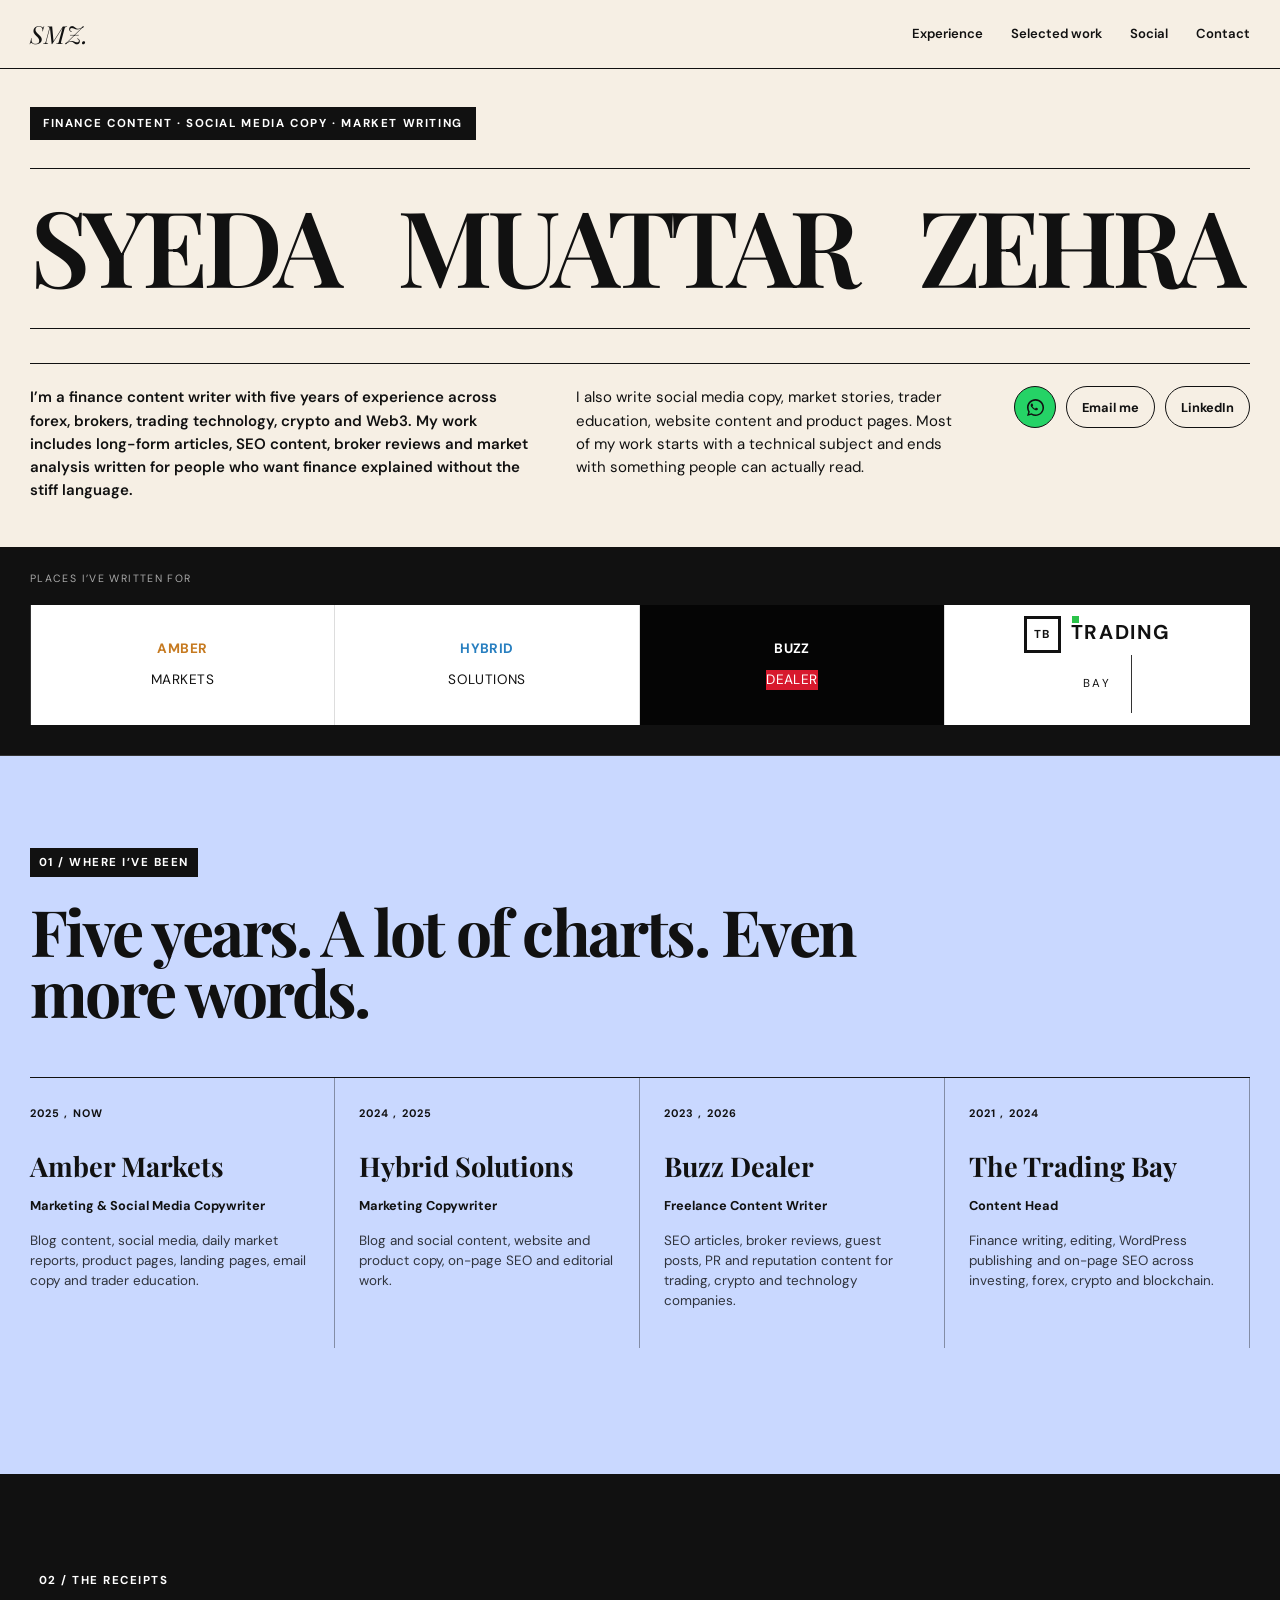
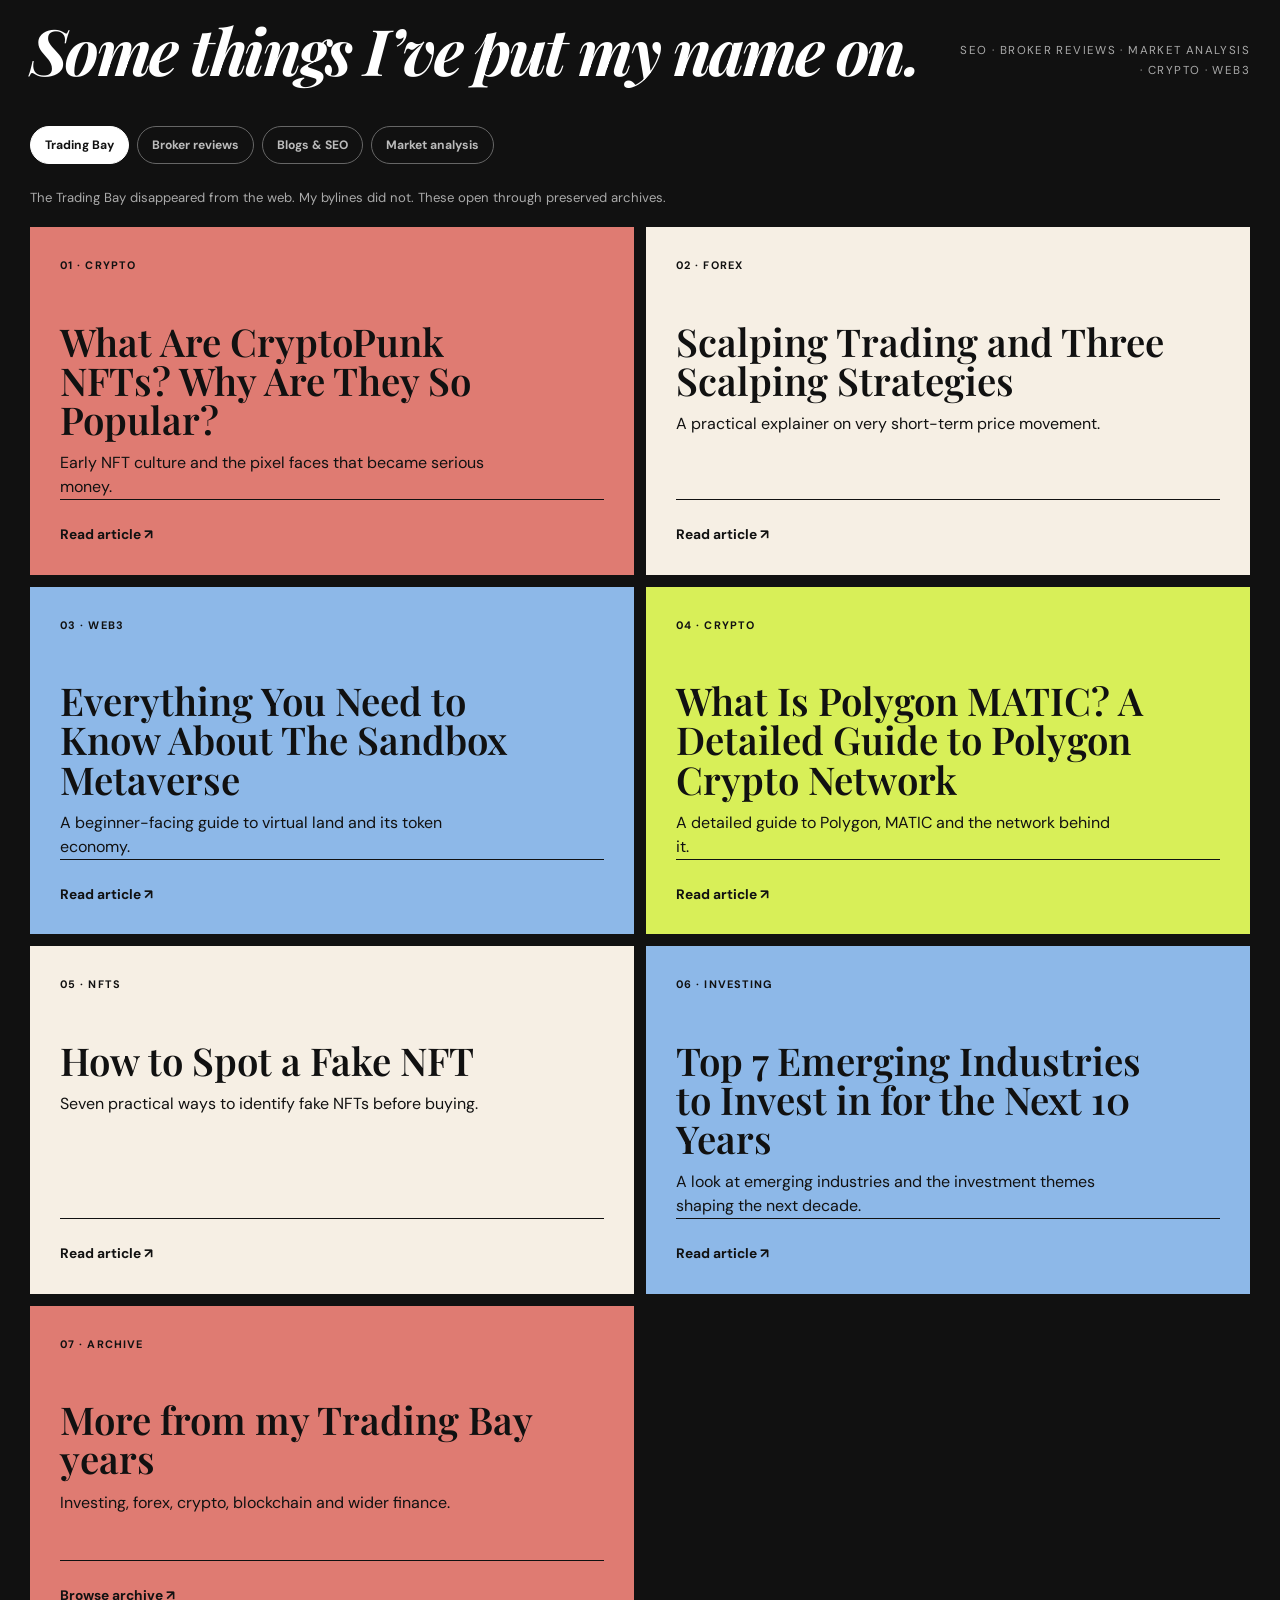
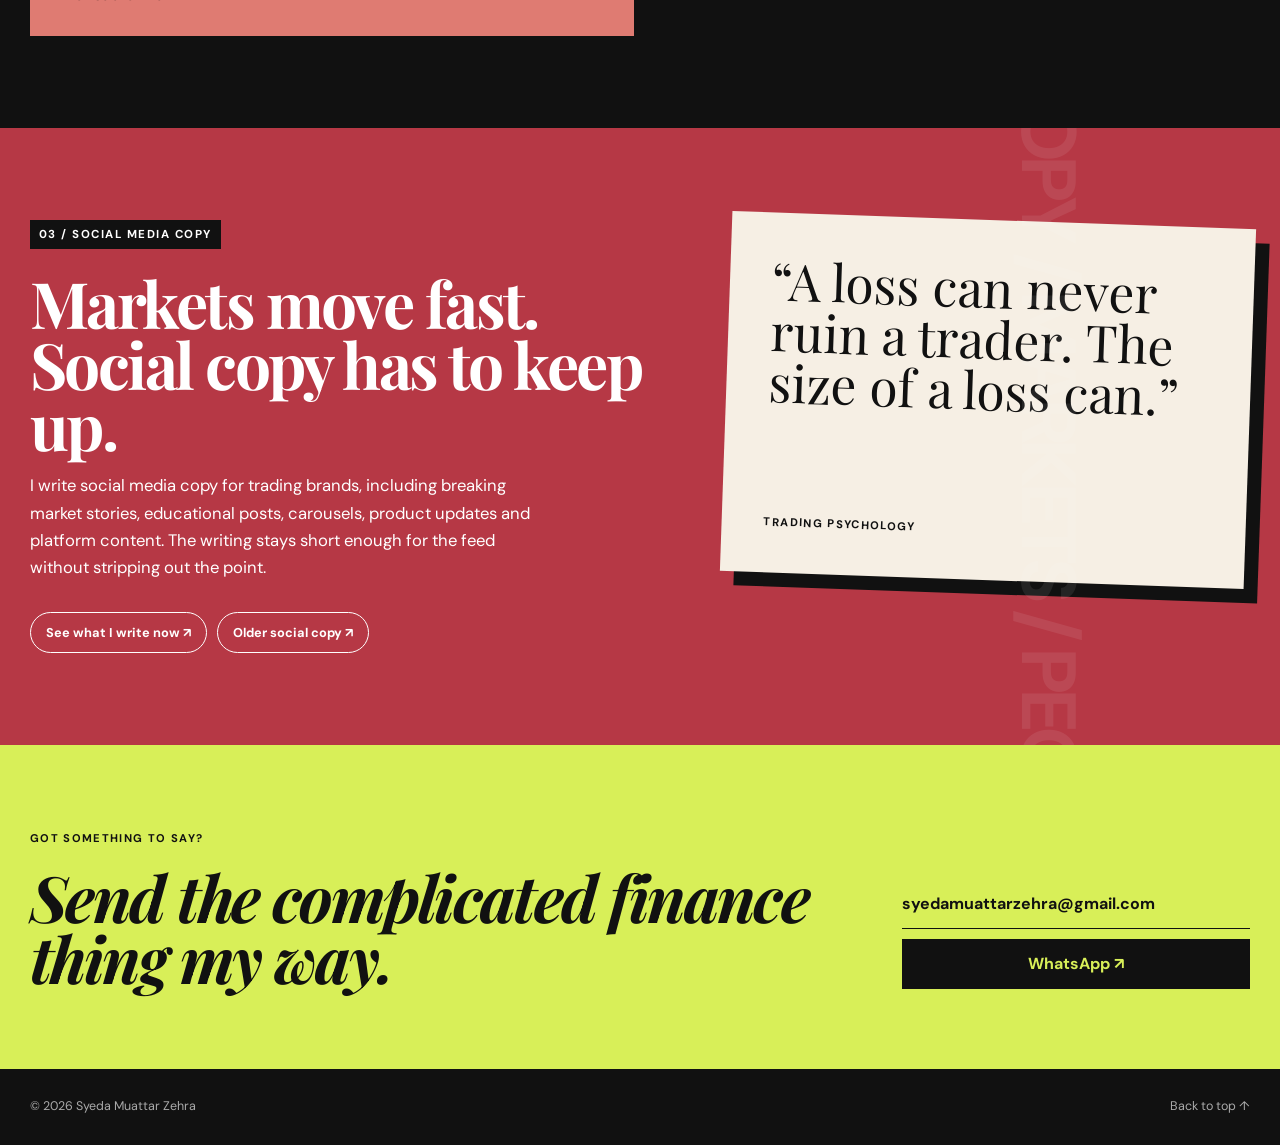
==== commit 22f00f7c: "Remove all long dashes and repair company display" ====
--- a/index.html
+++ b/index.html
@@ -4,9 +4,9 @@
 <meta charset="UTF-8" />
 <meta name="viewport" content="width=device-width, initial-scale=1.0" />
 <meta name="description" content="Portfolio of Syeda Muattar Zehra, finance content writer and social media copywriter." />
-<meta name="portfolio-version" content="20260924-repair9" />
+<meta name="portfolio-version" content="20260924-finalfix10" />
 <title>Syeda Muattar Zehra | Finance Writer</title>
-<link rel="stylesheet" href="styles.css?v=20260924-repair9" />
+<link rel="stylesheet" href="styles.css?v=20260924-finalfix10" />
 </head>
 <body>
 <a class="skip-link" href="#main-content">Skip to content</a>
@@ -28,20 +28,20 @@
 </div>
 </section>
 
-<section class="company-strip" aria-label="Companies I have worked with"><div class="shell"><p class="company-kicker">Places I’ve written for</p><div class="company-row brand-logos exact-logos">
-<a class="brand-logo" href="https://ambermarkets.com/" target="_blank" rel="noopener"><img src="assets/amber-markets.svg?v=2" alt="Amber Markets logo"></a>
-<a class="brand-logo" href="https://hybridsolutions.com/" target="_blank" rel="noopener"><img src="assets/hybrid-solutions.svg?v=2" alt="Hybrid Solutions logo"></a>
-<a class="brand-logo buzz-black" href="https://buzzdealer.com/" target="_blank" rel="noopener"><img src="assets/buzz-dealer.svg?v=2" alt="Buzz Dealer logo"></a>
-<div class="brand-logo"><img src="assets/trading-bay.svg?v=2" alt="Trading Bay logo"></div>
+<section class="company-strip" aria-label="Companies I have worked with"><div class="shell"><p class="company-kicker">Places I’ve written for</p><div class="company-row reliable-brands">
+<a class="company-name amber-name" href="https://ambermarkets.com/" target="_blank" rel="noopener"><b>AMBER</b><span>MARKETS</span></a>
+<a class="company-name hybrid-name" href="https://hybridsolutions.com/" target="_blank" rel="noopener"><b>HYBRID</b><span>SOLUTIONS</span></a>
+<a class="company-name buzz-name" href="https://buzzdealer.com/" target="_blank" rel="noopener"><b>BUZZ</b><span>DEALER</span></a>
+<div class="company-name trading-name"><b>TRADING</b><span>BAY</span></div>
 </div></div></section>
 
 <section id="experience" class="section experience-section"><div class="shell">
 <div class="section-number">01 / WHERE I’VE BEEN</div><h2>Five years. A lot of charts. Even more words.</h2>
 <div class="experience-grid">
-<article><span>2025 – NOW</span><h3>Amber Markets</h3><b>Marketing & Social Media Copywriter</b><p>Blog content, social media, daily market reports, product pages, landing pages, email copy and trader education.</p></article>
-<article><span>2024 – 2025</span><h3>Hybrid Solutions</h3><b>Marketing Copywriter</b><p>Blog and social content, website and product copy, on-page SEO and editorial work.</p></article>
-<article><span>2023 – 2026</span><h3>Buzz Dealer</h3><b>Freelance Content Writer</b><p>SEO articles, broker reviews, guest posts, PR and reputation content for trading, crypto and technology companies.</p></article>
-<article><span>2021 – 2024</span><h3>The Trading Bay</h3><b>Content Head</b><p>Finance writing, editing, WordPress publishing and on-page SEO across investing, forex, crypto and blockchain.</p></article>
+<article><span>2025 , NOW</span><h3>Amber Markets</h3><b>Marketing & Social Media Copywriter</b><p>Blog content, social media, daily market reports, product pages, landing pages, email copy and trader education.</p></article>
+<article><span>2024 , 2025</span><h3>Hybrid Solutions</h3><b>Marketing Copywriter</b><p>Blog and social content, website and product copy, on-page SEO and editorial work.</p></article>
+<article><span>2023 , 2026</span><h3>Buzz Dealer</h3><b>Freelance Content Writer</b><p>SEO articles, broker reviews, guest posts, PR and reputation content for trading, crypto and technology companies.</p></article>
+<article><span>2021 , 2024</span><h3>The Trading Bay</h3><b>Content Head</b><p>Finance writing, editing, WordPress publishing and on-page SEO across investing, forex, crypto and blockchain.</p></article>
 </div></div></section>
 
 <section id="work" class="section work-section"><div class="shell">
--- a/styles.css
+++ b/styles.css
@@ -69,3 +69,11 @@
 .work-index{line-height:1.7}
 @media(max-width:1100px){.name-lockup{gap:14px}.name-lockup span{font-size:clamp(3rem,8vw,6.8rem)}.hero-bottom{grid-template-columns:1fr}.hero-contact{justify-content:flex-start}.hero-intro{grid-template-columns:1fr 1fr}}
 @media(max-width:700px){.name-lockup{display:block;padding:24px 0}.name-lockup span{display:block!important;font-size:clamp(3.25rem,16vw,5.5rem);line-height:.9;text-align:left!important;white-space:normal}.name-lockup span:nth-child(2),.name-lockup span:last-of-type{text-align:left!important}.name-note{display:block;position:static;margin-top:18px;white-space:normal}.hero-intro{grid-template-columns:1fr;gap:12px}}
+
+/* Stable company strip, no image dependency */
+.reliable-brands{display:grid;grid-template-columns:repeat(4,1fr);background:#fff;border:0}
+.reliable-brands .company-name{height:120px;display:flex;flex-direction:column;align-items:center;justify-content:center;text-decoration:none;border-right:1px solid #ddd;background:#fff;color:#111}
+.reliable-brands .company-name:last-child{border-right:0}.company-name b{font-size:1.25rem;letter-spacing:.08em}.company-name span{font-size:.72rem;letter-spacing:.18em;margin-top:2px}
+.amber-name b{color:#c67a20}.hybrid-name b{color:#287fc0}.buzz-name{background:#050505!important;color:#fff!important}.buzz-name span{background:#d7192d;padding:2px 8px}.trading-name b:before{content:"TB";display:inline-flex;width:31px;height:31px;border:3px solid #111;align-items:center;justify-content:center;font-size:.72rem;margin-right:10px;vertical-align:middle}.trading-name b:after{content:"";display:inline-block;width:7px;height:7px;background:#2bc34a;margin-left:-99px;margin-right:92px;vertical-align:top}
+@media(max-width:900px){.reliable-brands{grid-template-columns:1fr 1fr}}
+@media(max-width:520px){.reliable-brands{grid-template-columns:1fr}.reliable-brands .company-name{height:100px;border-bottom:1px solid #ddd}}
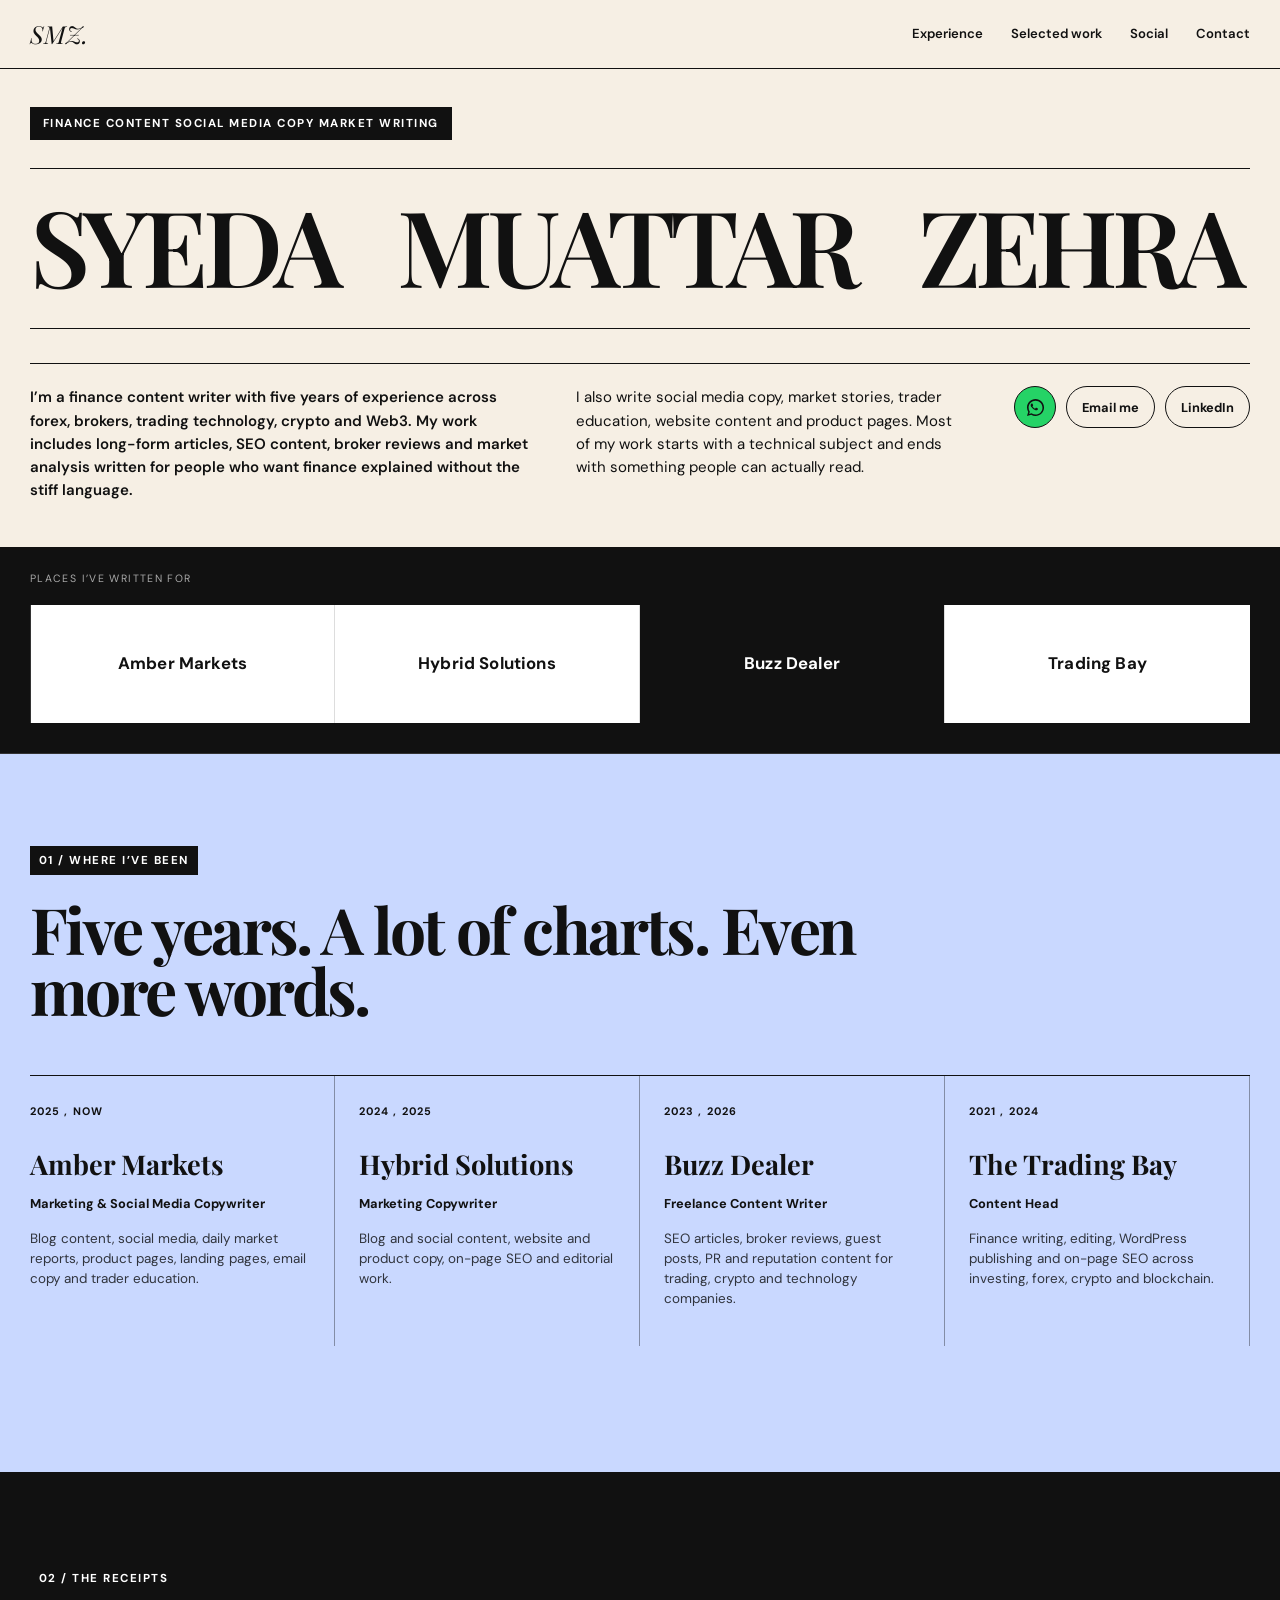
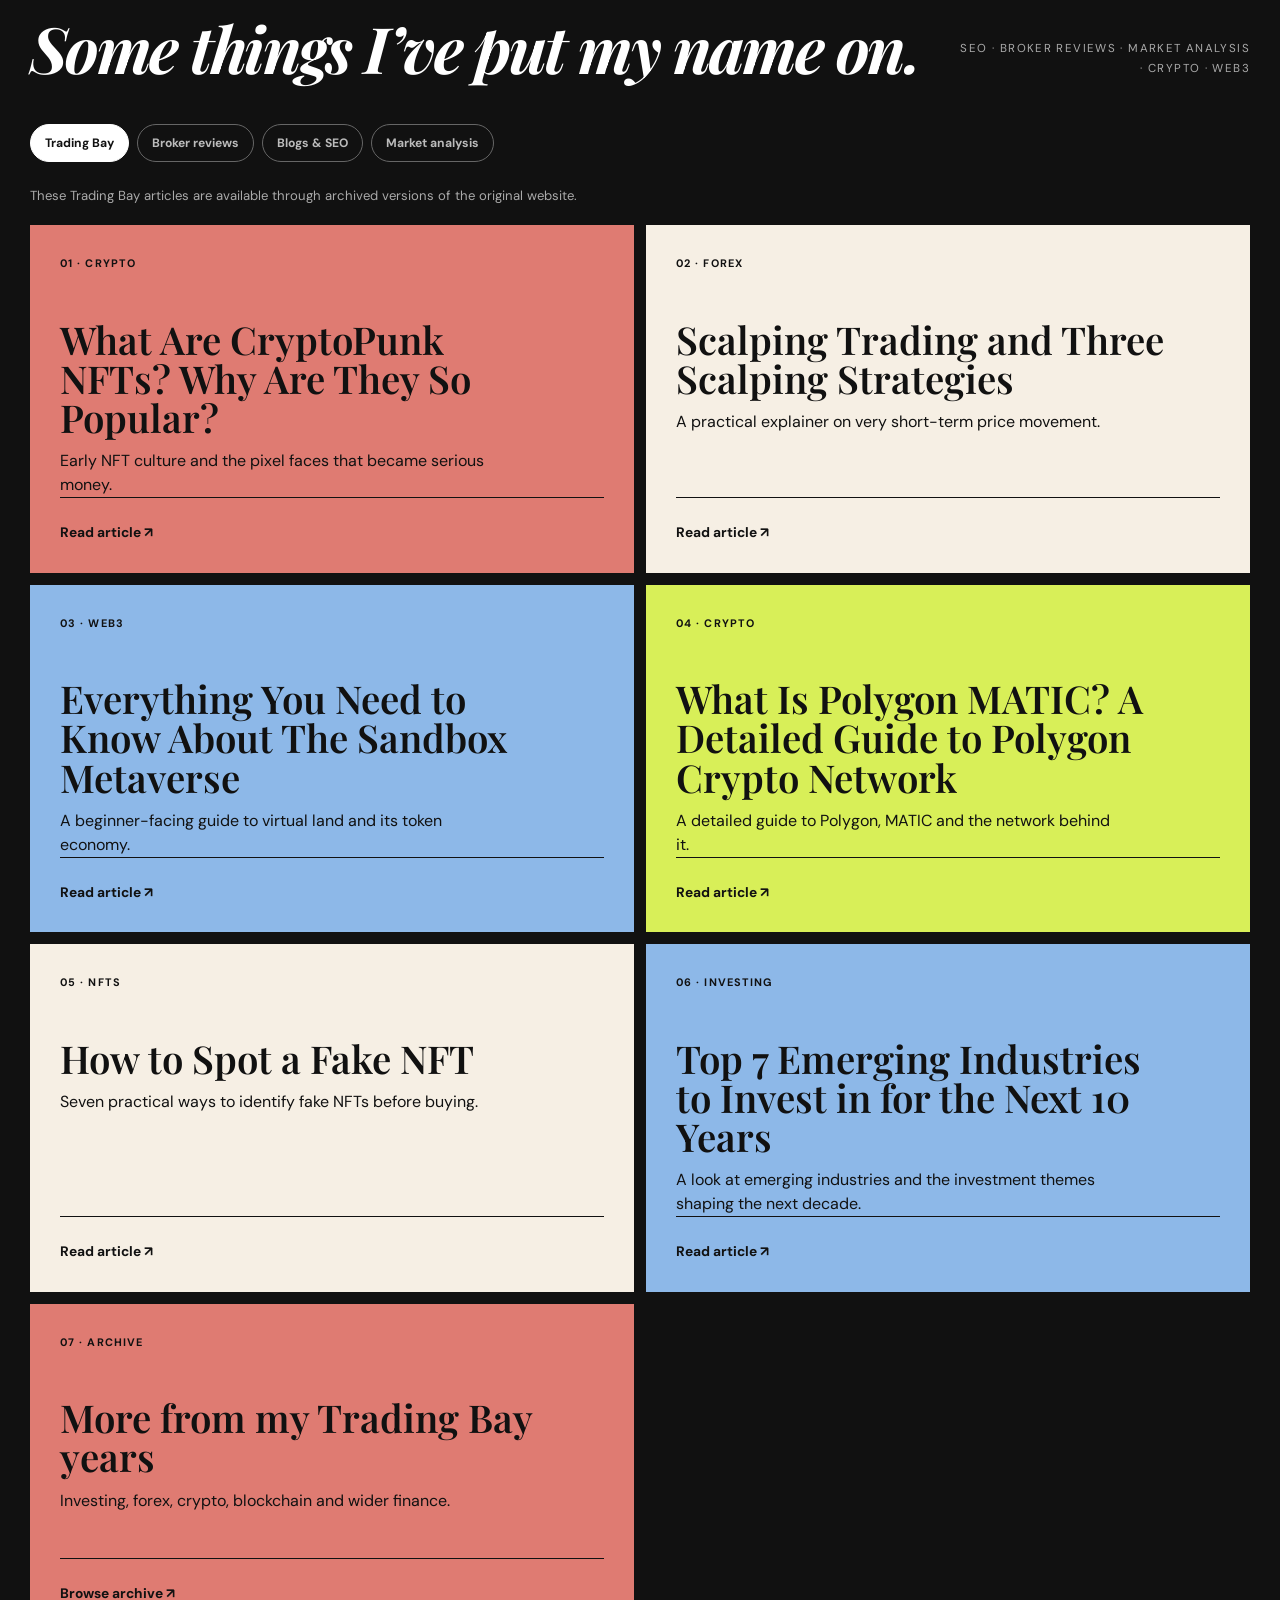
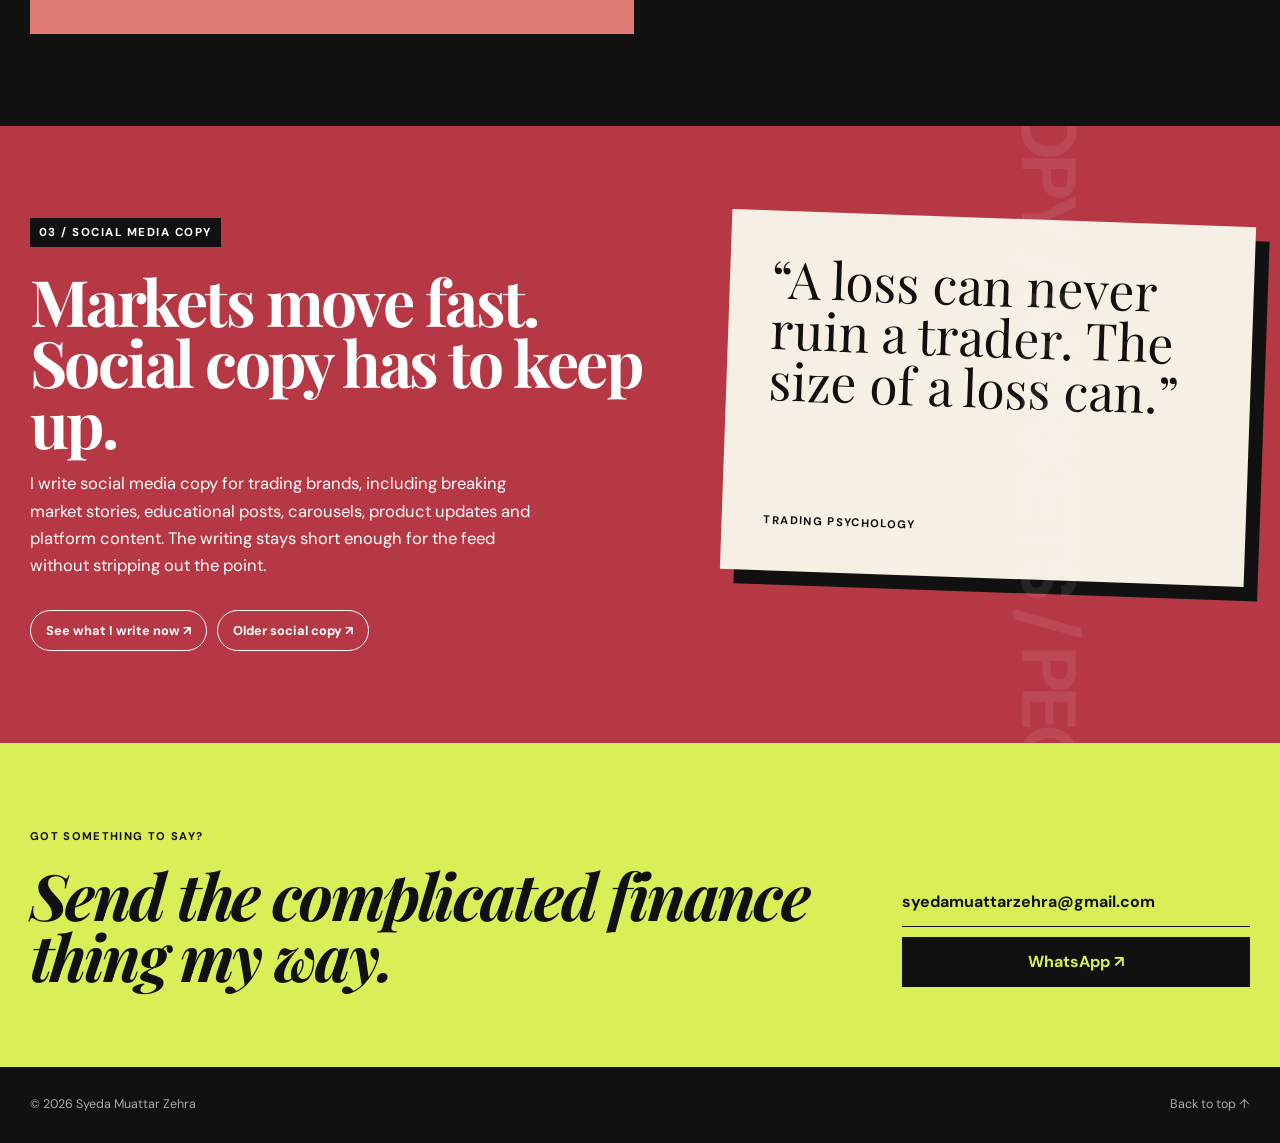
==== commit e6ba45b4: "Simplify Trading Bay note and remove long dash glyphs" ====
--- a/index.html
+++ b/index.html
@@ -4,9 +4,9 @@
 <meta charset="UTF-8" />
 <meta name="viewport" content="width=device-width, initial-scale=1.0" />
 <meta name="description" content="Portfolio of Syeda Muattar Zehra, finance content writer and social media copywriter." />
-<meta name="portfolio-version" content="20260924-finalfix10" />
+<meta name="portfolio-version" content="20260927-clean11" />
 <title>Syeda Muattar Zehra | Finance Writer</title>
-<link rel="stylesheet" href="styles.css?v=20260924-finalfix10" />
+<link rel="stylesheet" href="styles.css?v=20260927-clean11" />
 </head>
 <body>
 <a class="skip-link" href="#main-content">Skip to content</a>
@@ -15,7 +15,7 @@
 <main id="main-content">
 <section id="top" class="hero">
 <div class="shell hero-stage">
-<div class="availability">FINANCE CONTENT · SOCIAL MEDIA COPY · MARKET WRITING</div>
+<div class="availability">FINANCE CONTENT   SOCIAL MEDIA COPY   MARKET WRITING</div>
 <div class="name-lockup"><span>SYEDA</span><span>MUATTAR</span><span>ZEHRA</span></div>
 <div class="hero-bottom">
 <div class="hero-intro"><p>I’m a finance content writer with five years of experience across forex, brokers, trading technology, crypto and Web3. My work includes long-form articles, SEO content, broker reviews and market analysis written for people who want finance explained without the stiff language.</p><p>I also write social media copy, market stories, trader education, website content and product pages. Most of my work starts with a technical subject and ends with something people can actually read.</p></div>
@@ -28,12 +28,17 @@
 </div>
 </section>
 
-<section class="company-strip" aria-label="Companies I have worked with"><div class="shell"><p class="company-kicker">Places I’ve written for</p><div class="company-row reliable-brands">
-<a class="company-name amber-name" href="https://ambermarkets.com/" target="_blank" rel="noopener"><b>AMBER</b><span>MARKETS</span></a>
-<a class="company-name hybrid-name" href="https://hybridsolutions.com/" target="_blank" rel="noopener"><b>HYBRID</b><span>SOLUTIONS</span></a>
-<a class="company-name buzz-name" href="https://buzzdealer.com/" target="_blank" rel="noopener"><b>BUZZ</b><span>DEALER</span></a>
-<div class="company-name trading-name"><b>TRADING</b><span>BAY</span></div>
-</div></div></section>
+<section class="company-strip" aria-label="Companies I have worked with">
+  <div class="shell">
+    <p class="company-kicker">Places I’ve written for</p>
+    <div class="company-row clean-company-row">
+      <a href="https://ambermarkets.com/" target="_blank" rel="noopener">Amber Markets</a>
+      <a href="https://hybridsolutions.com/" target="_blank" rel="noopener">Hybrid Solutions</a>
+      <a class="company-dark" href="https://buzzdealer.com/" target="_blank" rel="noopener">Buzz Dealer</a>
+      <span>Trading Bay</span>
+    </div>
+  </div>
+</section>
 
 <section id="experience" class="section experience-section"><div class="shell">
 <div class="section-number">01 / WHERE I’VE BEEN</div><h2>Five years. A lot of charts. Even more words.</h2>
@@ -48,7 +53,7 @@
 <div class="work-title-row"><div><div class="section-number">02 / THE RECEIPTS</div><h2>Some things I’ve put my name on.</h2></div><div class="work-index">SEO · BROKER REVIEWS · MARKET ANALYSIS · CRYPTO · WEB3</div></div>
 <div class="work-tabs" role="tablist" aria-label="Portfolio categories"><button class="work-tab active" type="button" role="tab" aria-selected="true" data-work-tab="tradingbay">Trading Bay</button><button class="work-tab" type="button" role="tab" aria-selected="false" data-work-tab="reviews">Broker reviews</button><button class="work-tab" type="button" role="tab" aria-selected="false" data-work-tab="blogs">Blogs & SEO</button><button class="work-tab" type="button" role="tab" aria-selected="false" data-work-tab="analysis">Market analysis</button></div>
 
-<div class="work-panel active" data-work-panel="tradingbay" role="tabpanel"><p class="archive-note">The Trading Bay disappeared from the web. My bylines did not. These open through preserved archives.</p><div class="portfolio-grid">
+<div class="work-panel active" data-work-panel="tradingbay" role="tabpanel"><p class="archive-note">These Trading Bay articles are available through archived versions of the original website.</p><div class="portfolio-grid">
 <article class="work-card coral"><span>01 · CRYPTO</span><h3>What Are CryptoPunk NFTs? Why Are They So Popular?</h3><p>Early NFT culture and the pixel faces that became serious money.</p><a href="https://web.archive.org/web/20230529045432/https://thetradingbay.com/what-are-cryptopunk-nfts-why-are-they-so-popular/" target="_blank" rel="noopener">Read article ↗</a></article>
 <article class="work-card cream"><span>02 · FOREX</span><h3>Scalping Trading and Three Scalping Strategies</h3><p>A practical explainer on very short-term price movement.</p><a href="https://web.archive.org/web/20220929112520/https://thetradingbay.com/scalping-trading-3-best-scalping-trading-strategy/" target="_blank" rel="noopener">Read article ↗</a></article>
 <article class="work-card blue"><span>03 · WEB3</span><h3>Everything You Need to Know About The Sandbox Metaverse</h3><p>A beginner-facing guide to virtual land and its token economy.</p><a href="https://web.archive.org/web/20220929120825/https://thetradingbay.com/everything-you-need-to-know-about-the-sandbox-metaverse/" target="_blank" rel="noopener">Read article ↗</a></article>
--- a/styles.css
+++ b/styles.css
@@ -77,3 +77,12 @@
 .amber-name b{color:#c67a20}.hybrid-name b{color:#287fc0}.buzz-name{background:#050505!important;color:#fff!important}.buzz-name span{background:#d7192d;padding:2px 8px}.trading-name b:before{content:"TB";display:inline-flex;width:31px;height:31px;border:3px solid #111;align-items:center;justify-content:center;font-size:.72rem;margin-right:10px;vertical-align:middle}.trading-name b:after{content:"";display:inline-block;width:7px;height:7px;background:#2bc34a;margin-left:-99px;margin-right:92px;vertical-align:top}
 @media(max-width:900px){.reliable-brands{grid-template-columns:1fr 1fr}}
 @media(max-width:520px){.reliable-brands{grid-template-columns:1fr}.reliable-brands .company-name{height:100px;border-bottom:1px solid #ddd}}
+
+/* Clean company history strip. Text only until original logo files are stored as real binary assets. */
+.clean-company-row{display:grid;grid-template-columns:repeat(4,minmax(0,1fr));background:#fff;border:0}
+.clean-company-row>a,.clean-company-row>span{height:118px;display:flex;align-items:center;justify-content:center;padding:20px;text-decoration:none;background:#fff;color:#111;border-right:1px solid #ddd;font-family:'DM Sans',sans-serif;font-size:1.05rem;font-weight:700;letter-spacing:.01em;text-align:center}
+.clean-company-row>*:last-child{border-right:0}
+.clean-company-row .company-dark{background:#111;color:#fff}
+.availability{letter-spacing:.13em}
+@media(max-width:900px){.clean-company-row{grid-template-columns:1fr 1fr}}
+@media(max-width:520px){.clean-company-row{grid-template-columns:1fr}.clean-company-row>a,.clean-company-row>span{height:92px;border-right:0;border-bottom:1px solid #ddd}}
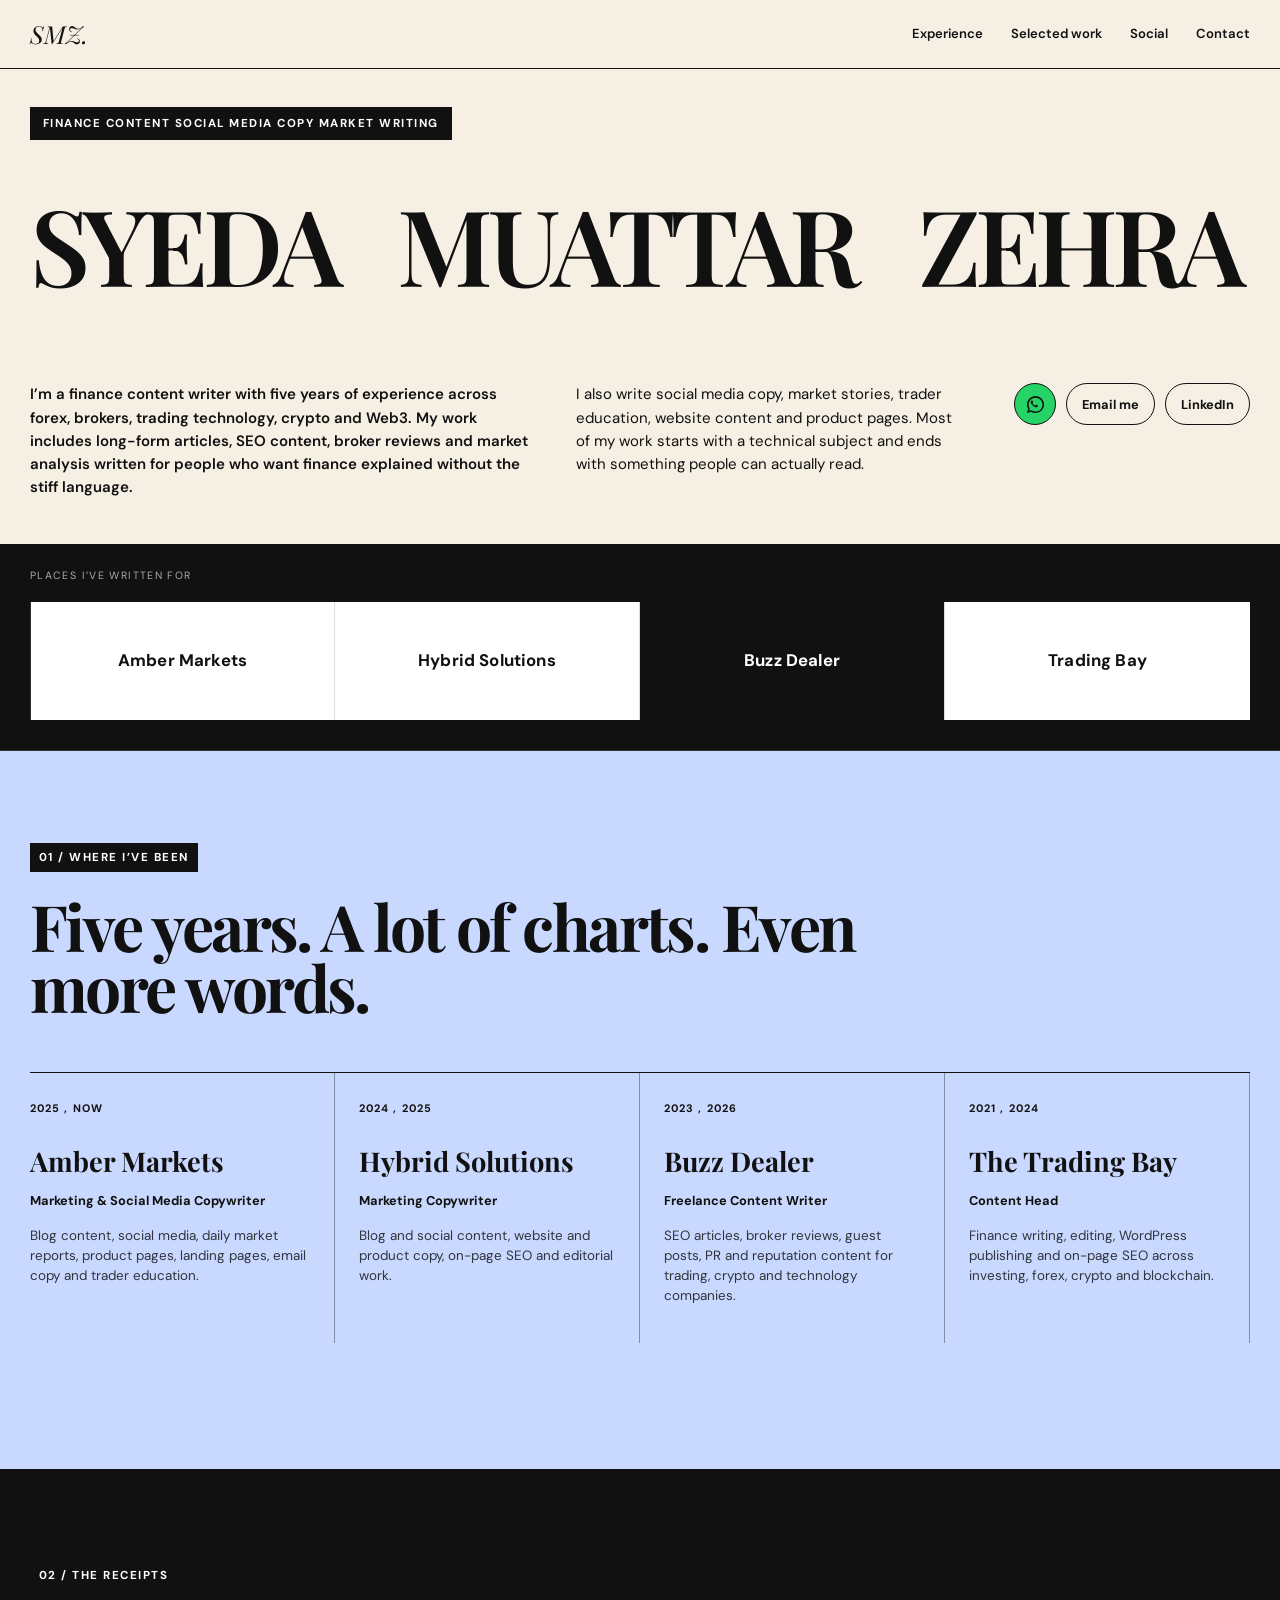
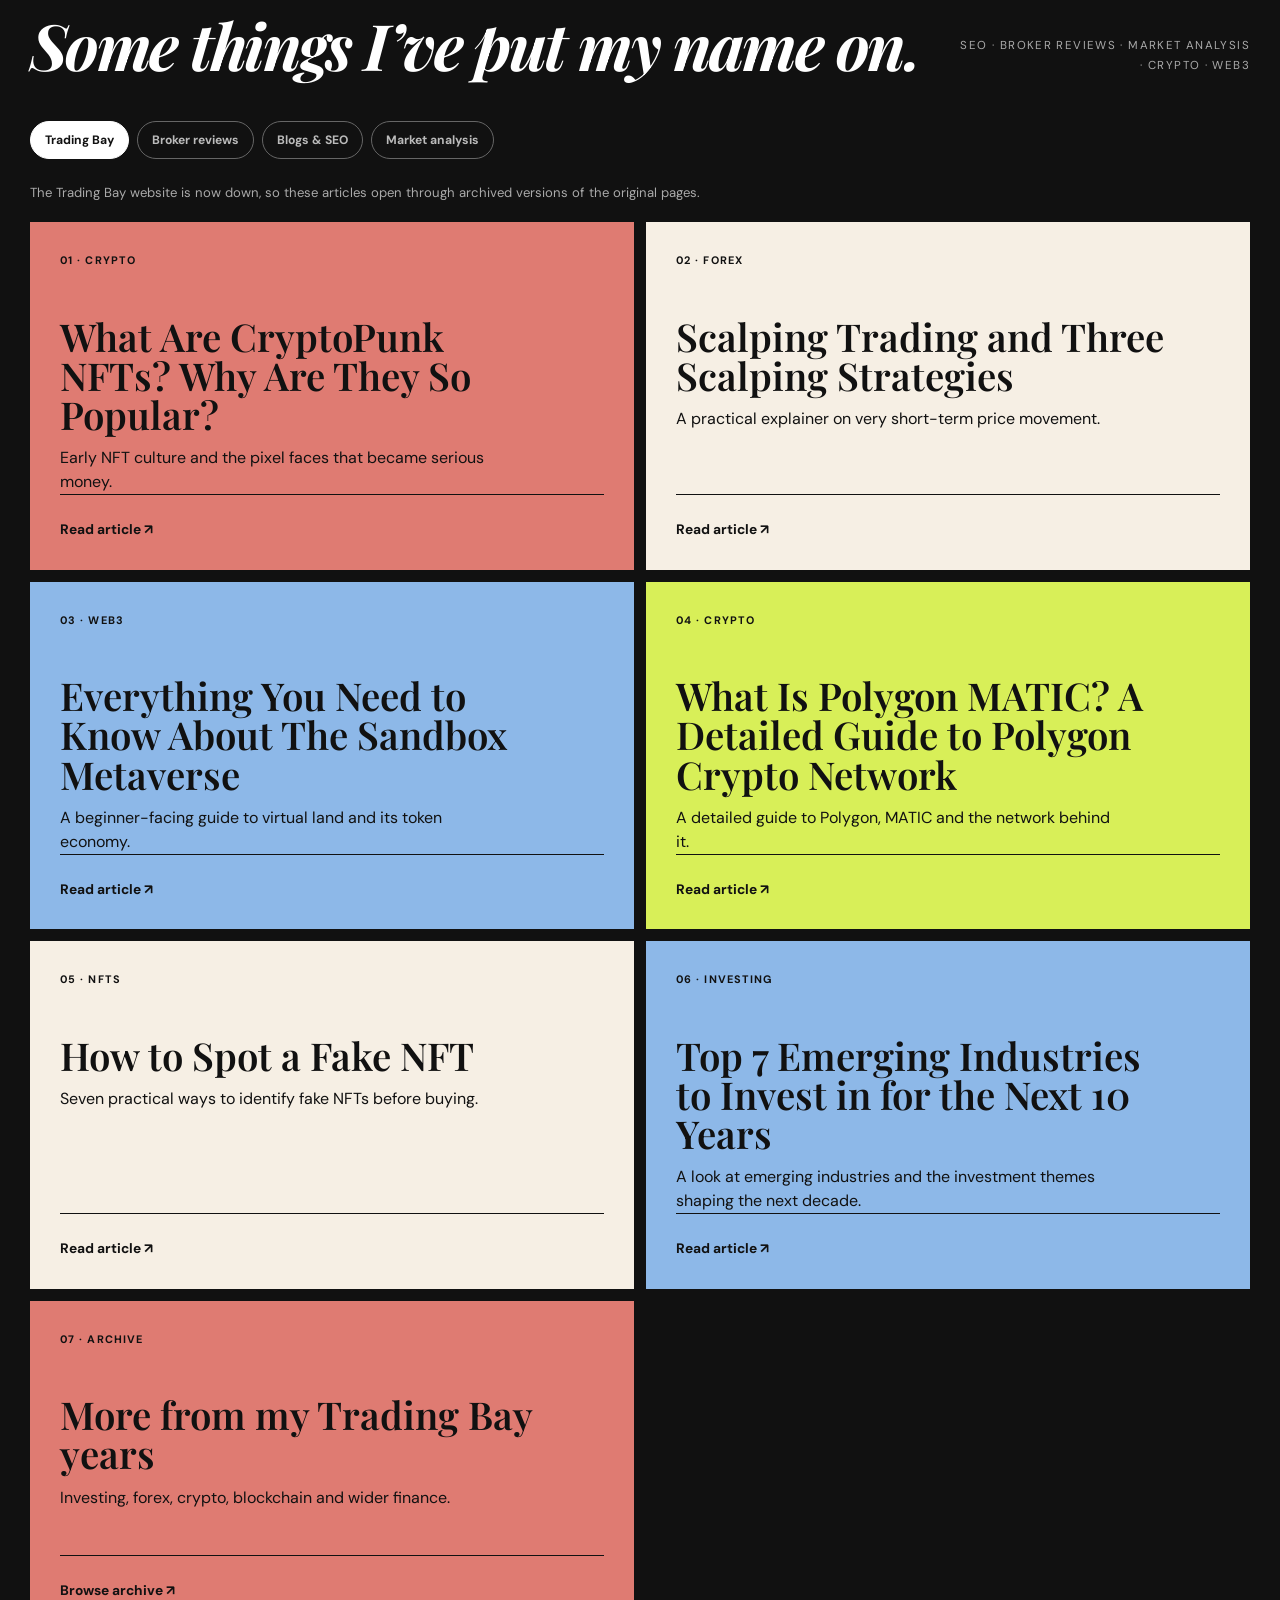
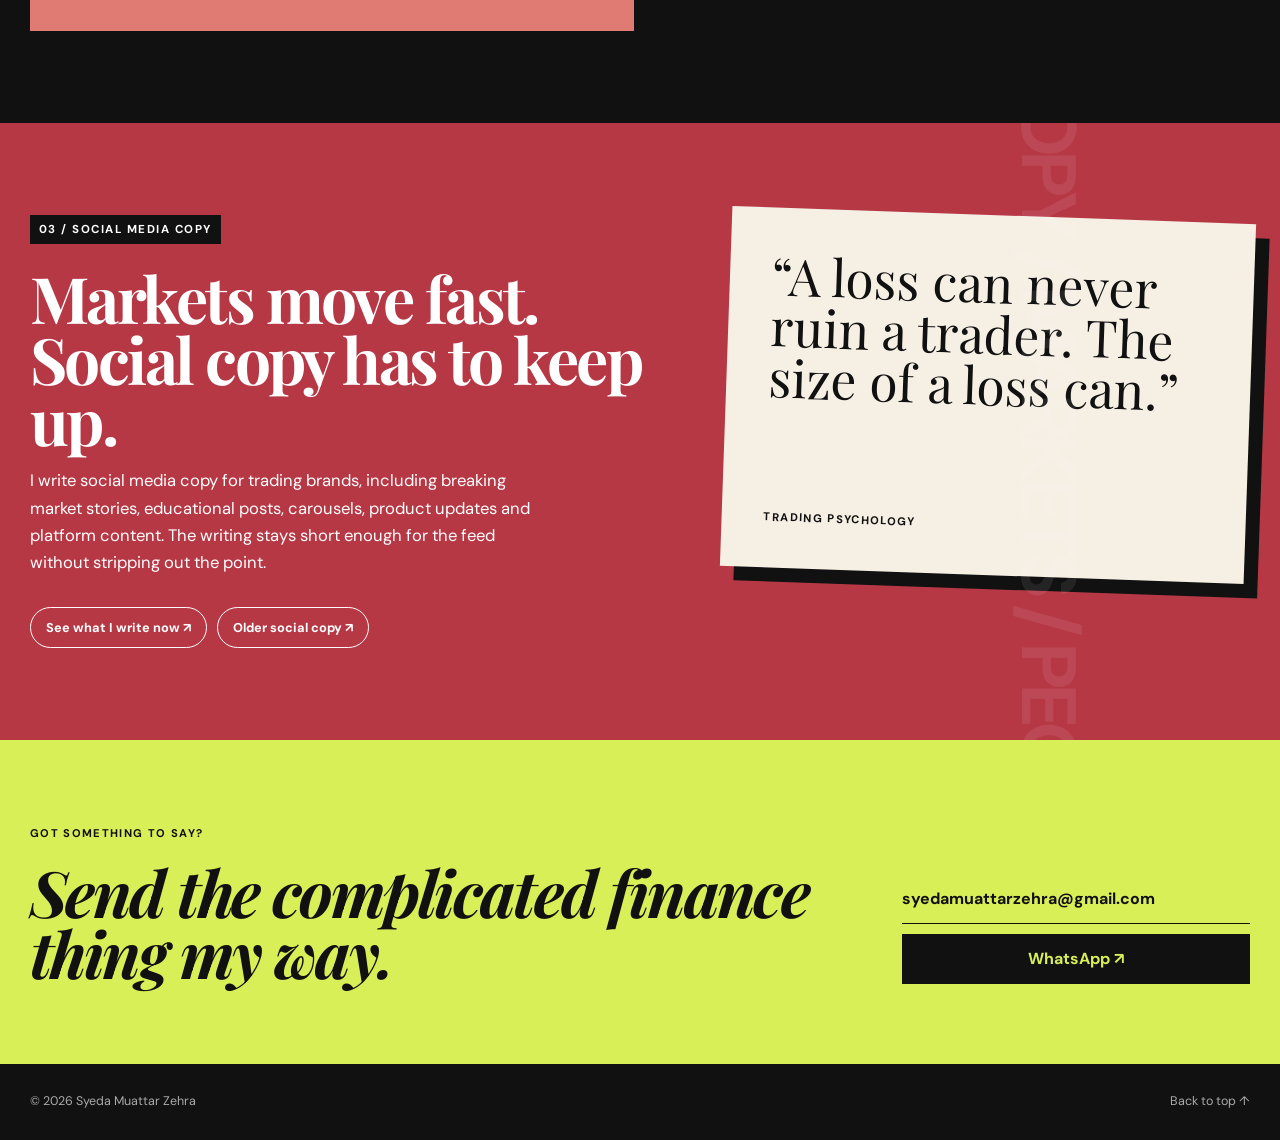
==== commit e73f04ad: "Update Trading Bay archive note and clean hero" ====
--- a/index.html
+++ b/index.html
@@ -4,9 +4,9 @@
 <meta charset="UTF-8" />
 <meta name="viewport" content="width=device-width, initial-scale=1.0" />
 <meta name="description" content="Portfolio of Syeda Muattar Zehra, finance content writer and social media copywriter." />
-<meta name="portfolio-version" content="20260927-clean11" />
+<meta name="portfolio-version" content="20260927-lines12" />
 <title>Syeda Muattar Zehra | Finance Writer</title>
-<link rel="stylesheet" href="styles.css?v=20260927-clean11" />
+<link rel="stylesheet" href="styles.css?v=20260927-lines12" />
 </head>
 <body>
 <a class="skip-link" href="#main-content">Skip to content</a>
@@ -16,7 +16,11 @@
 <section id="top" class="hero">
 <div class="shell hero-stage">
 <div class="availability">FINANCE CONTENT   SOCIAL MEDIA COPY   MARKET WRITING</div>
-<div class="name-lockup"><span>SYEDA</span><span>MUATTAR</span><span>ZEHRA</span></div>
+<div class="name-lockup">
+  <span>SYEDA</span>
+  <span>MUATTAR</span>
+  <span>ZEHRA</span>
+</div>
 <div class="hero-bottom">
 <div class="hero-intro"><p>I’m a finance content writer with five years of experience across forex, brokers, trading technology, crypto and Web3. My work includes long-form articles, SEO content, broker reviews and market analysis written for people who want finance explained without the stiff language.</p><p>I also write social media copy, market stories, trader education, website content and product pages. Most of my work starts with a technical subject and ends with something people can actually read.</p></div>
 <div class="hero-contact">
@@ -53,7 +57,7 @@
 <div class="work-title-row"><div><div class="section-number">02 / THE RECEIPTS</div><h2>Some things I’ve put my name on.</h2></div><div class="work-index">SEO · BROKER REVIEWS · MARKET ANALYSIS · CRYPTO · WEB3</div></div>
 <div class="work-tabs" role="tablist" aria-label="Portfolio categories"><button class="work-tab active" type="button" role="tab" aria-selected="true" data-work-tab="tradingbay">Trading Bay</button><button class="work-tab" type="button" role="tab" aria-selected="false" data-work-tab="reviews">Broker reviews</button><button class="work-tab" type="button" role="tab" aria-selected="false" data-work-tab="blogs">Blogs & SEO</button><button class="work-tab" type="button" role="tab" aria-selected="false" data-work-tab="analysis">Market analysis</button></div>
 
-<div class="work-panel active" data-work-panel="tradingbay" role="tabpanel"><p class="archive-note">These Trading Bay articles are available through archived versions of the original website.</p><div class="portfolio-grid">
+<div class="work-panel active" data-work-panel="tradingbay" role="tabpanel"><p class="archive-note">The Trading Bay website is now down, so these articles open through archived versions of the original pages.</p><div class="portfolio-grid">
 <article class="work-card coral"><span>01 · CRYPTO</span><h3>What Are CryptoPunk NFTs? Why Are They So Popular?</h3><p>Early NFT culture and the pixel faces that became serious money.</p><a href="https://web.archive.org/web/20230529045432/https://thetradingbay.com/what-are-cryptopunk-nfts-why-are-they-so-popular/" target="_blank" rel="noopener">Read article ↗</a></article>
 <article class="work-card cream"><span>02 · FOREX</span><h3>Scalping Trading and Three Scalping Strategies</h3><p>A practical explainer on very short-term price movement.</p><a href="https://web.archive.org/web/20220929112520/https://thetradingbay.com/scalping-trading-3-best-scalping-trading-strategy/" target="_blank" rel="noopener">Read article ↗</a></article>
 <article class="work-card blue"><span>03 · WEB3</span><h3>Everything You Need to Know About The Sandbox Metaverse</h3><p>A beginner-facing guide to virtual land and its token economy.</p><a href="https://web.archive.org/web/20220929120825/https://thetradingbay.com/everything-you-need-to-know-about-the-sandbox-metaverse/" target="_blank" rel="noopener">Read article ↗</a></article>
--- a/styles.css
+++ b/styles.css
@@ -86,3 +86,7 @@
 .availability{letter-spacing:.13em}
 @media(max-width:900px){.clean-company-row{grid-template-columns:1fr 1fr}}
 @media(max-width:520px){.clean-company-row{grid-template-columns:1fr}.clean-company-row>a,.clean-company-row>span{height:92px;border-right:0;border-bottom:1px solid #ddd}}
+
+/* Remove decorative rules from the opening section */
+.hero-stage,.name-lockup,.hero-bottom,.hero-intro,.hero-intro p{border-top:0!important;border-bottom:0!important}
+.name-lockup:before,.name-lockup:after,.hero-stage:before,.hero-stage:after,.hero-bottom:before,.hero-bottom:after{content:none!important;display:none!important}
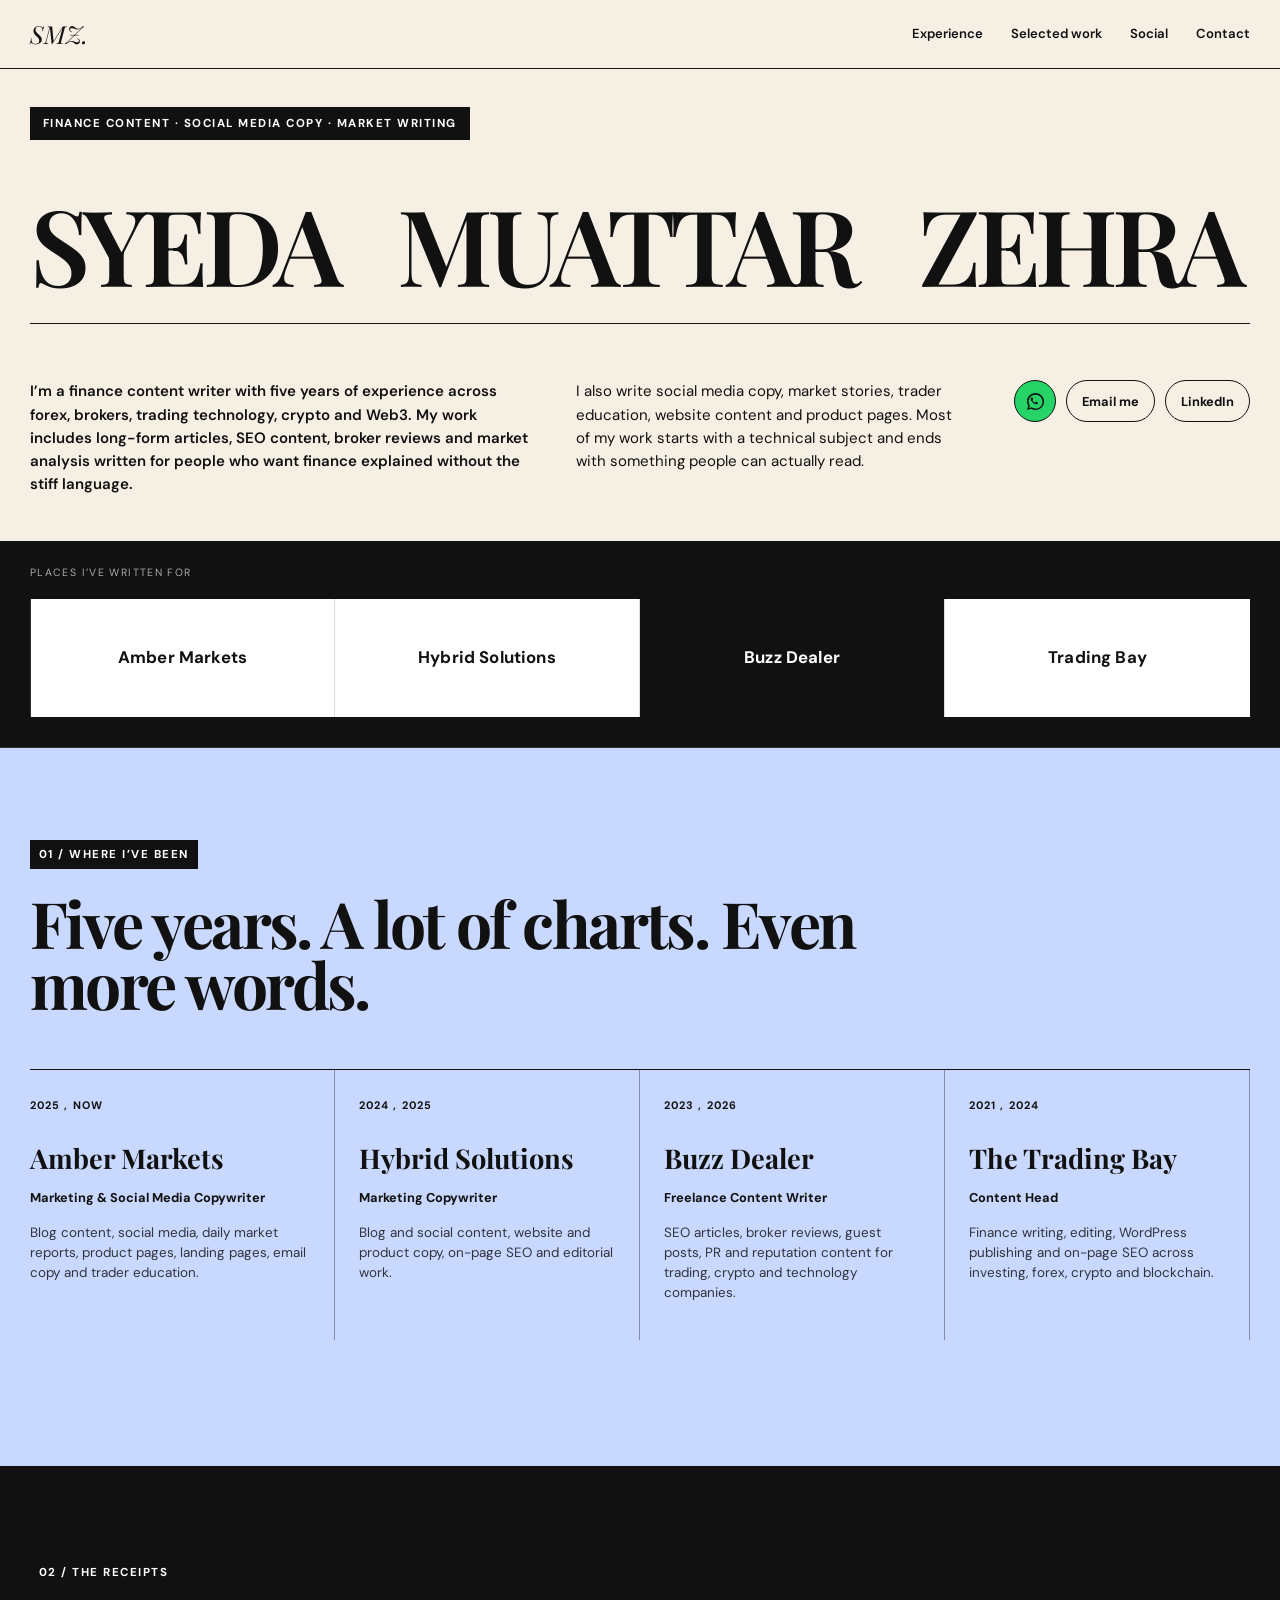
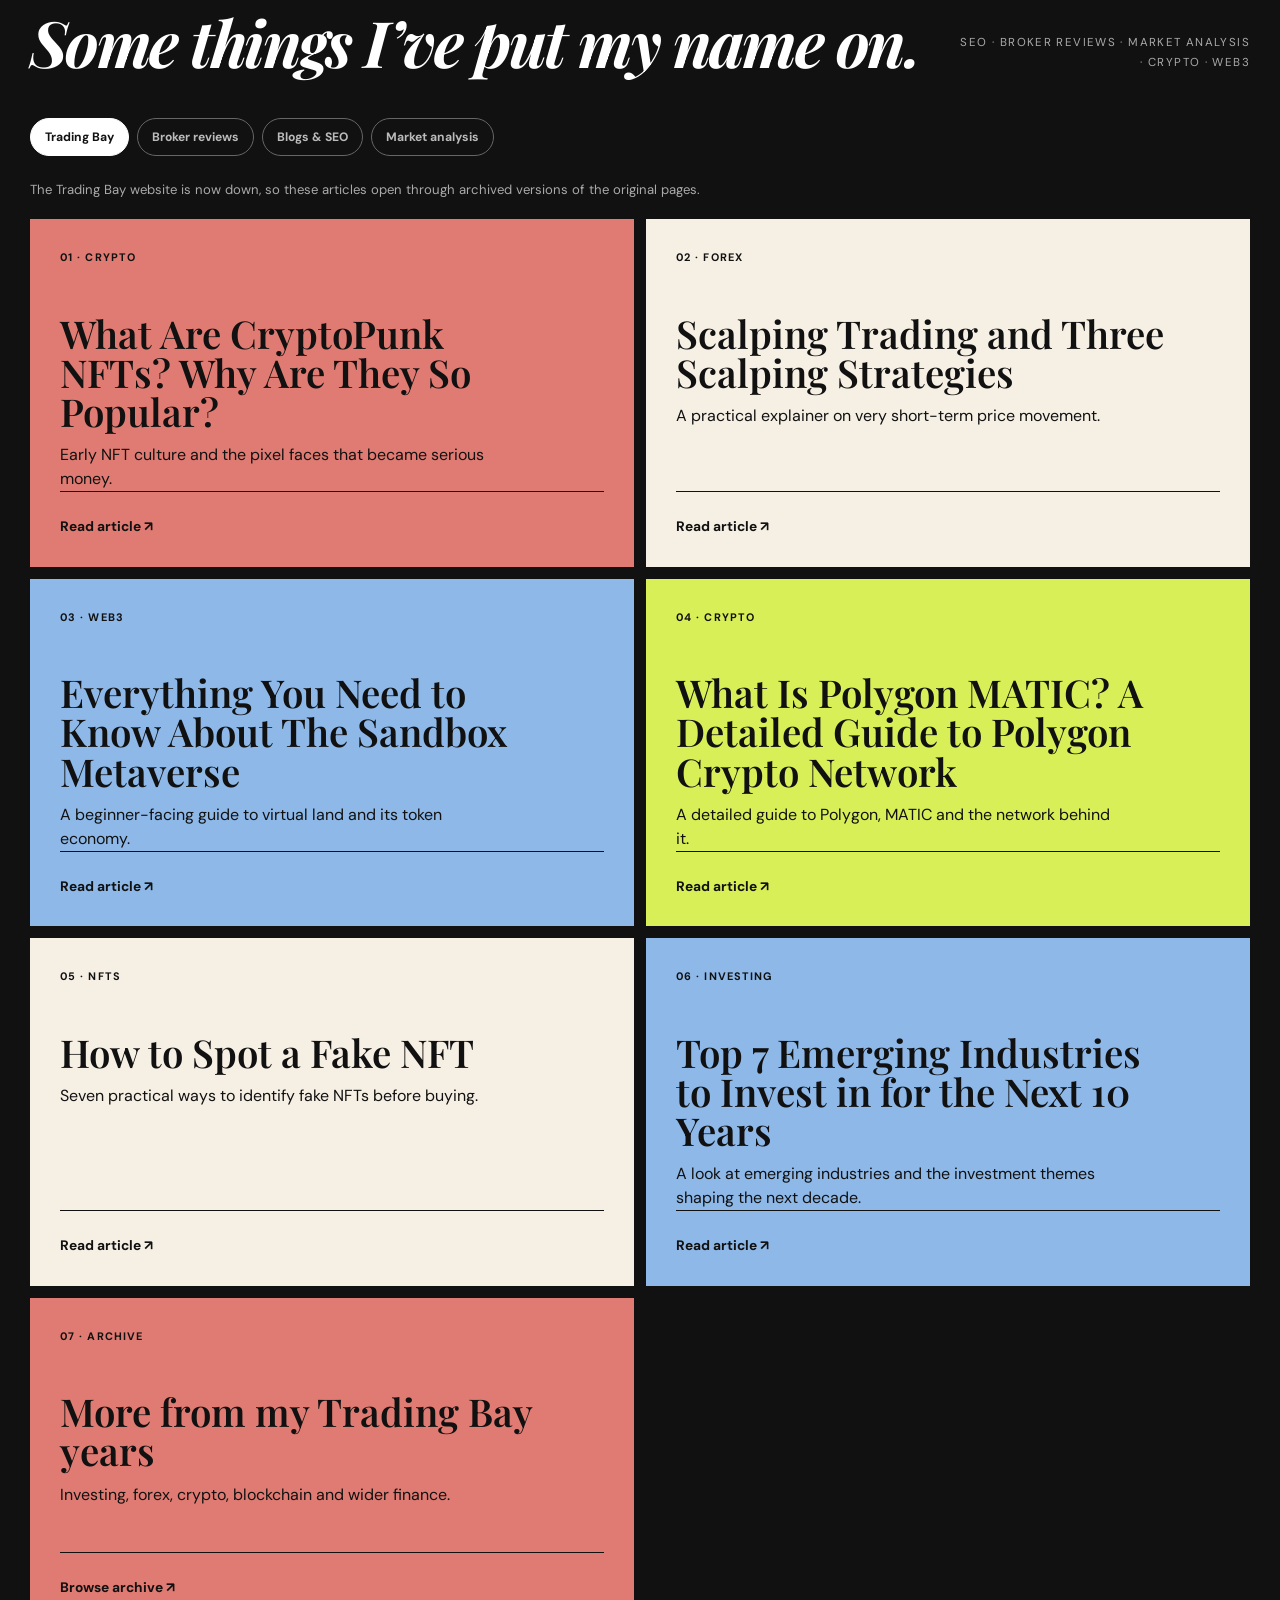
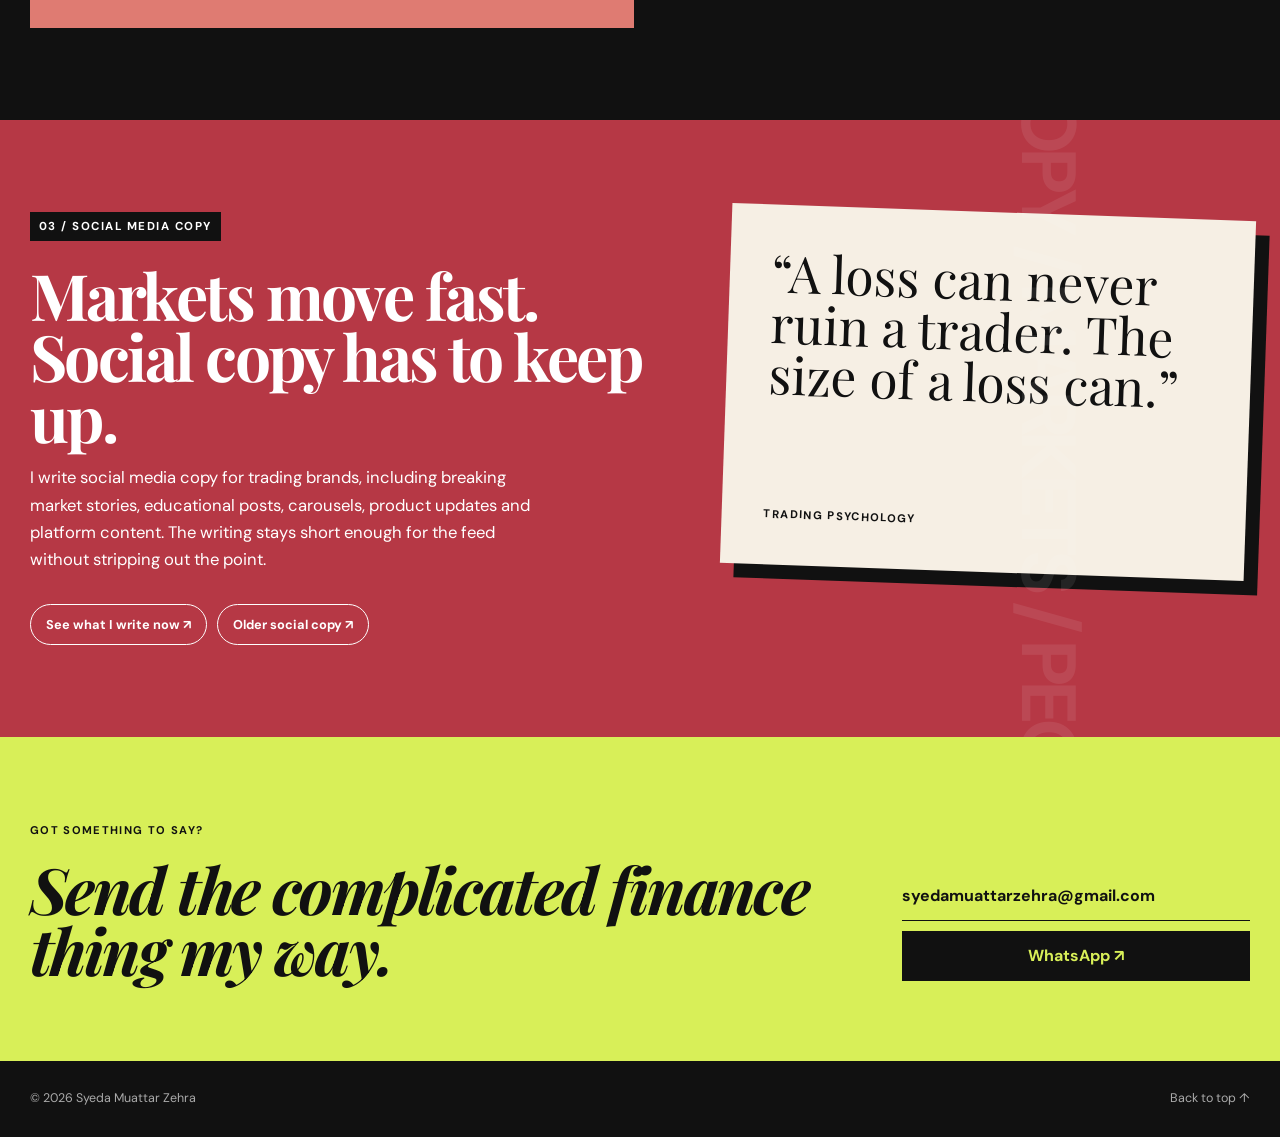
==== commit 6e1d8bf1: "Add separators to portfolio header label" ====
--- a/index.html
+++ b/index.html
@@ -6,7 +6,7 @@
 <meta name="description" content="Portfolio of Syeda Muattar Zehra, finance content writer and social media copywriter." />
 <meta name="portfolio-version" content="20260927-lines12" />
 <title>Syeda Muattar Zehra | Finance Writer</title>
-<link rel="stylesheet" href="styles.css?v=20260927-lines12" />
+<link rel="stylesheet" href="styles.css?v=20260927-header13" />
 </head>
 <body>
 <a class="skip-link" href="#main-content">Skip to content</a>
@@ -15,7 +15,7 @@
 <main id="main-content">
 <section id="top" class="hero">
 <div class="shell hero-stage">
-<div class="availability">FINANCE CONTENT   SOCIAL MEDIA COPY   MARKET WRITING</div>
+<div class="availability">FINANCE CONTENT · SOCIAL MEDIA COPY · MARKET WRITING</div>
 <div class="name-lockup">
   <span>SYEDA</span>
   <span>MUATTAR</span>
--- a/styles.css
+++ b/styles.css
@@ -90,3 +90,7 @@
 /* Remove decorative rules from the opening section */
 .hero-stage,.name-lockup,.hero-bottom,.hero-intro,.hero-intro p{border-top:0!important;border-bottom:0!important}
 .name-lockup:before,.name-lockup:after,.hero-stage:before,.hero-stage:after,.hero-bottom:before,.hero-bottom:after{content:none!important;display:none!important}
+
+/* Header detail requested */
+.name-lockup{border-bottom:1px solid #111!important;padding-bottom:32px!important}
+.name-lockup:before,.name-lockup:after{content:none!important;display:none!important}
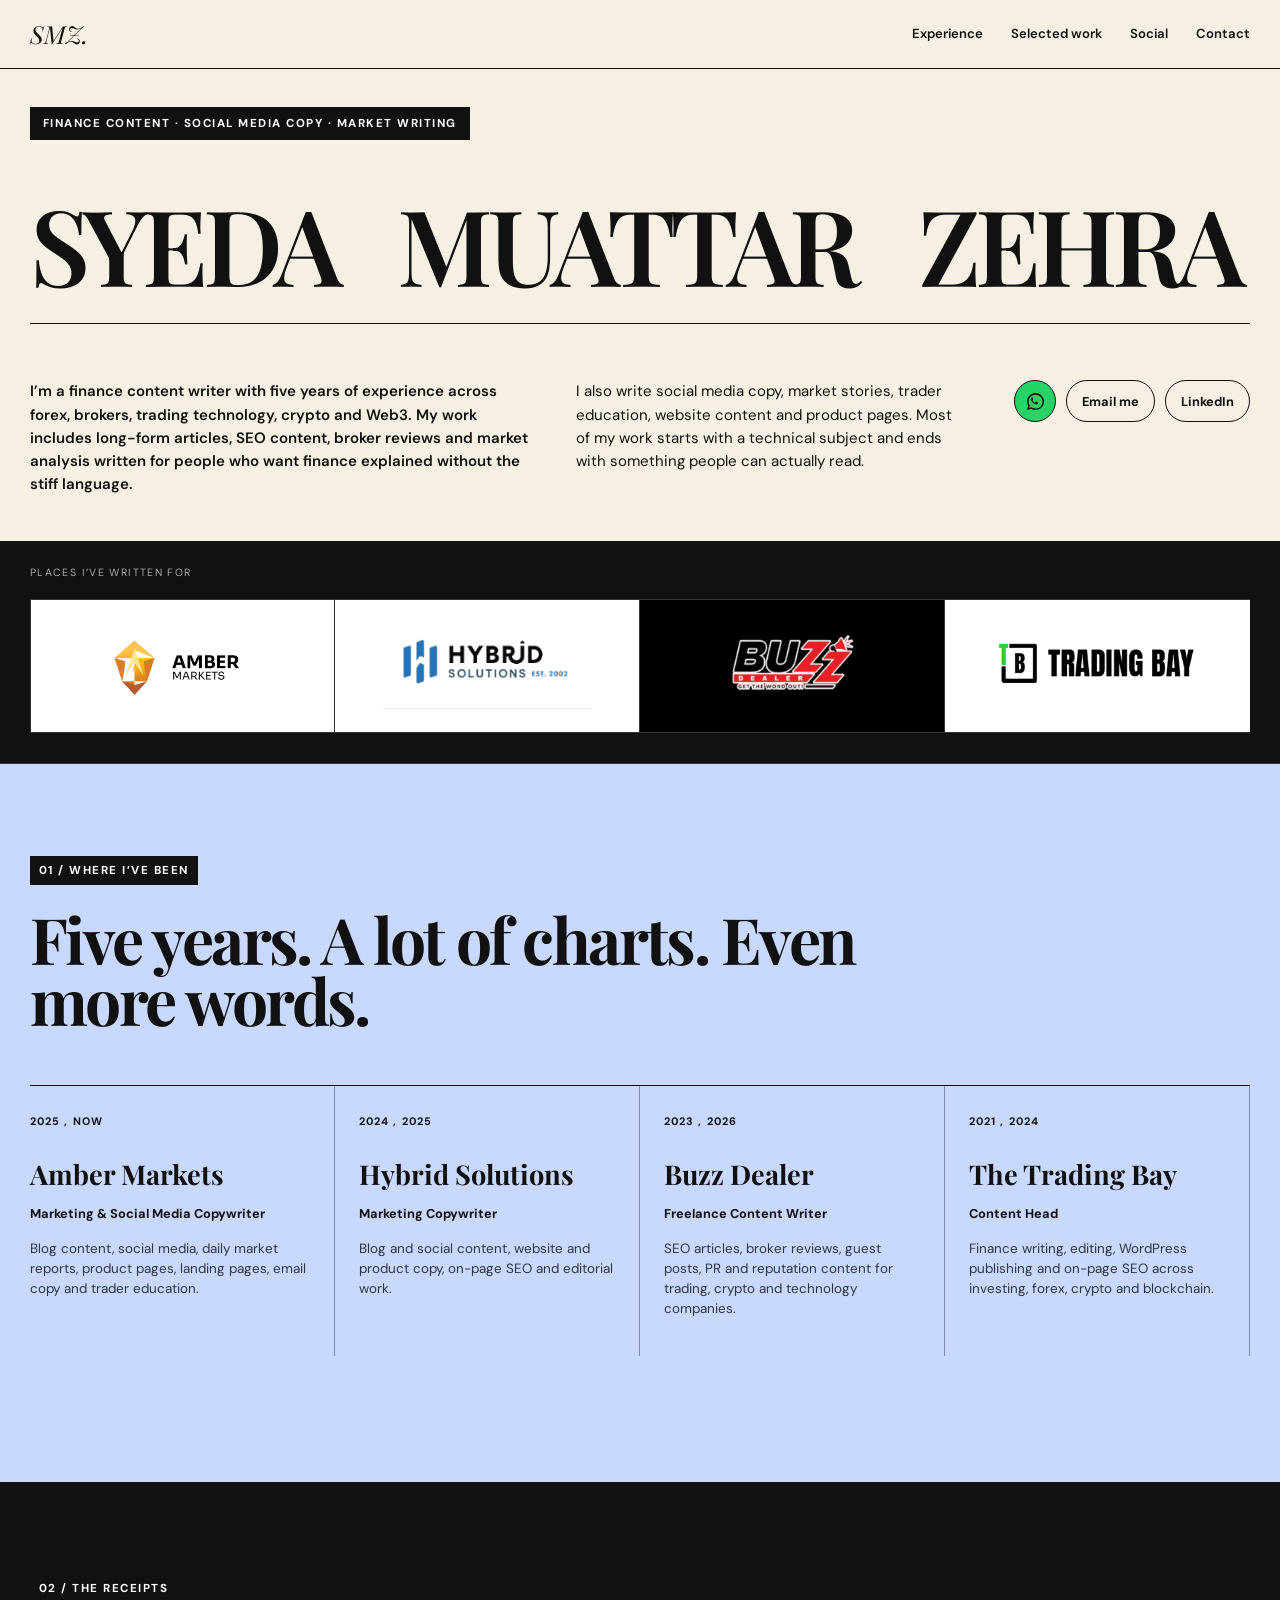
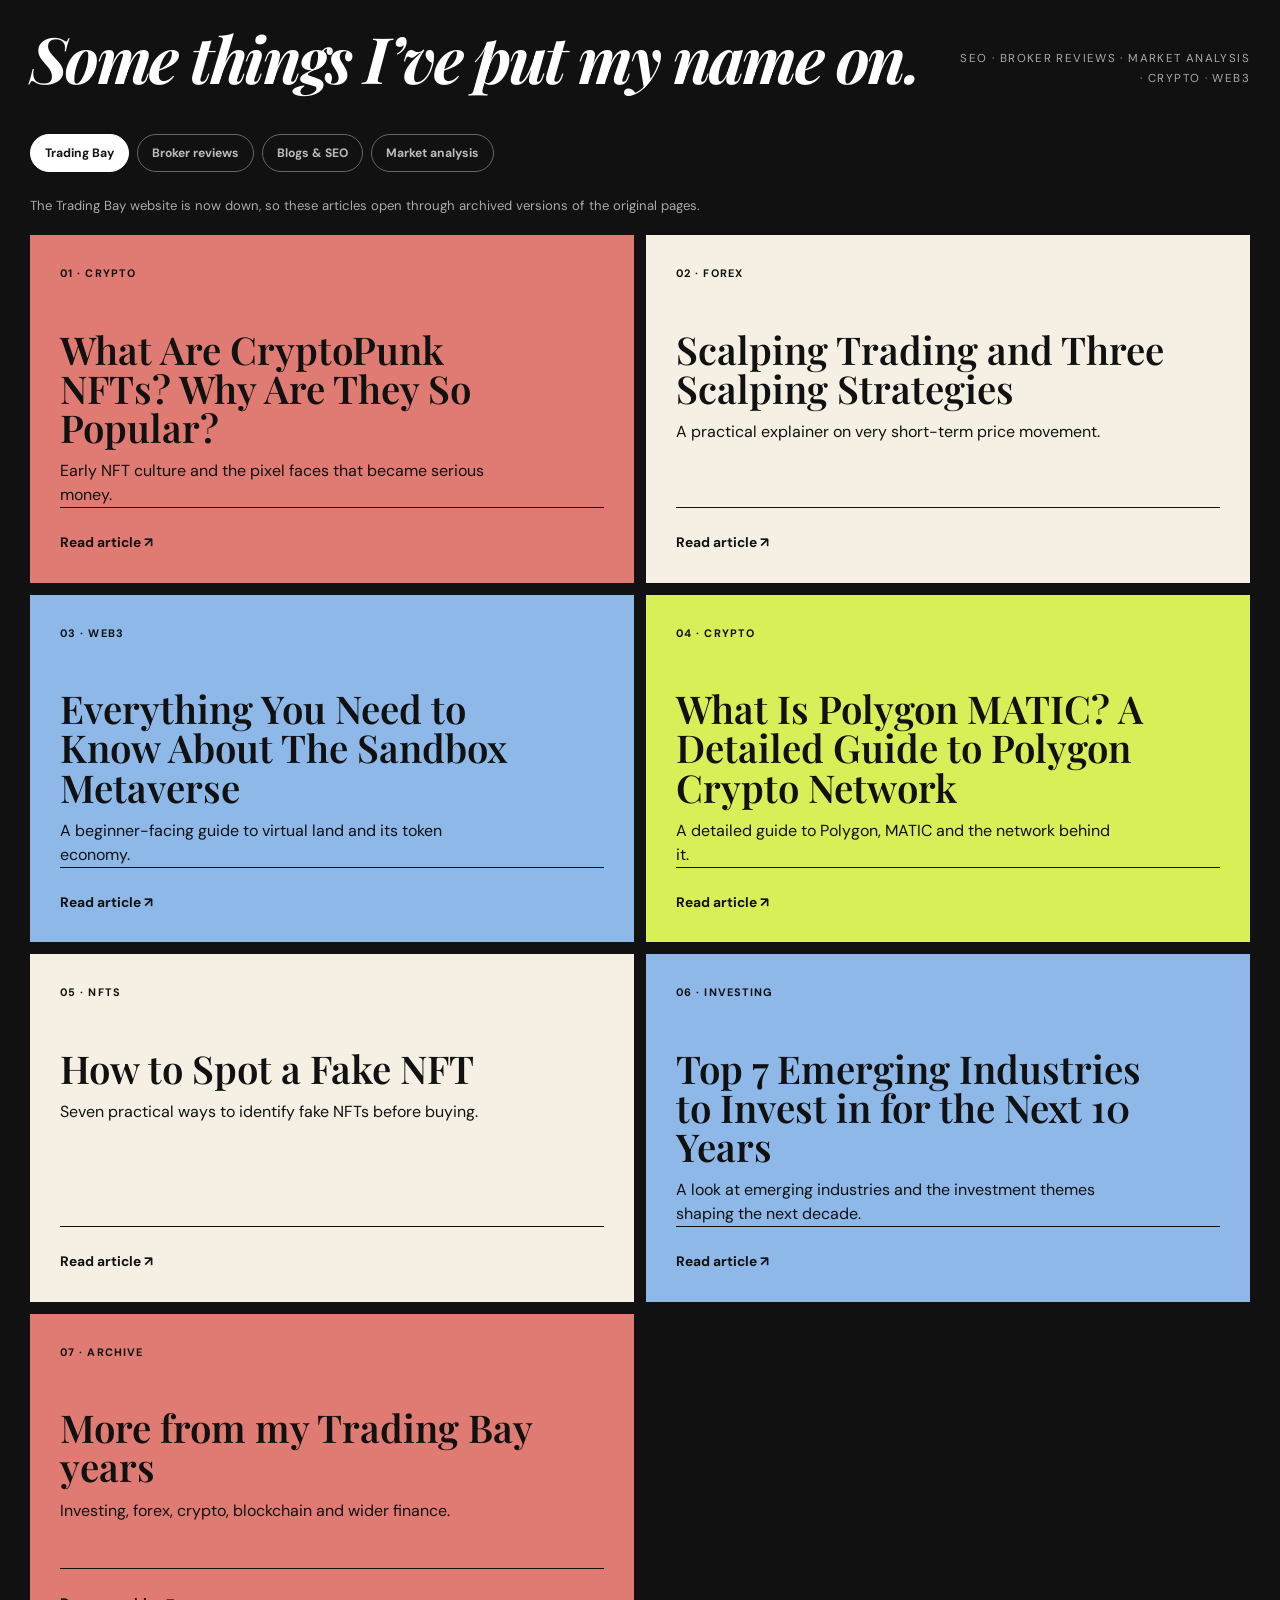
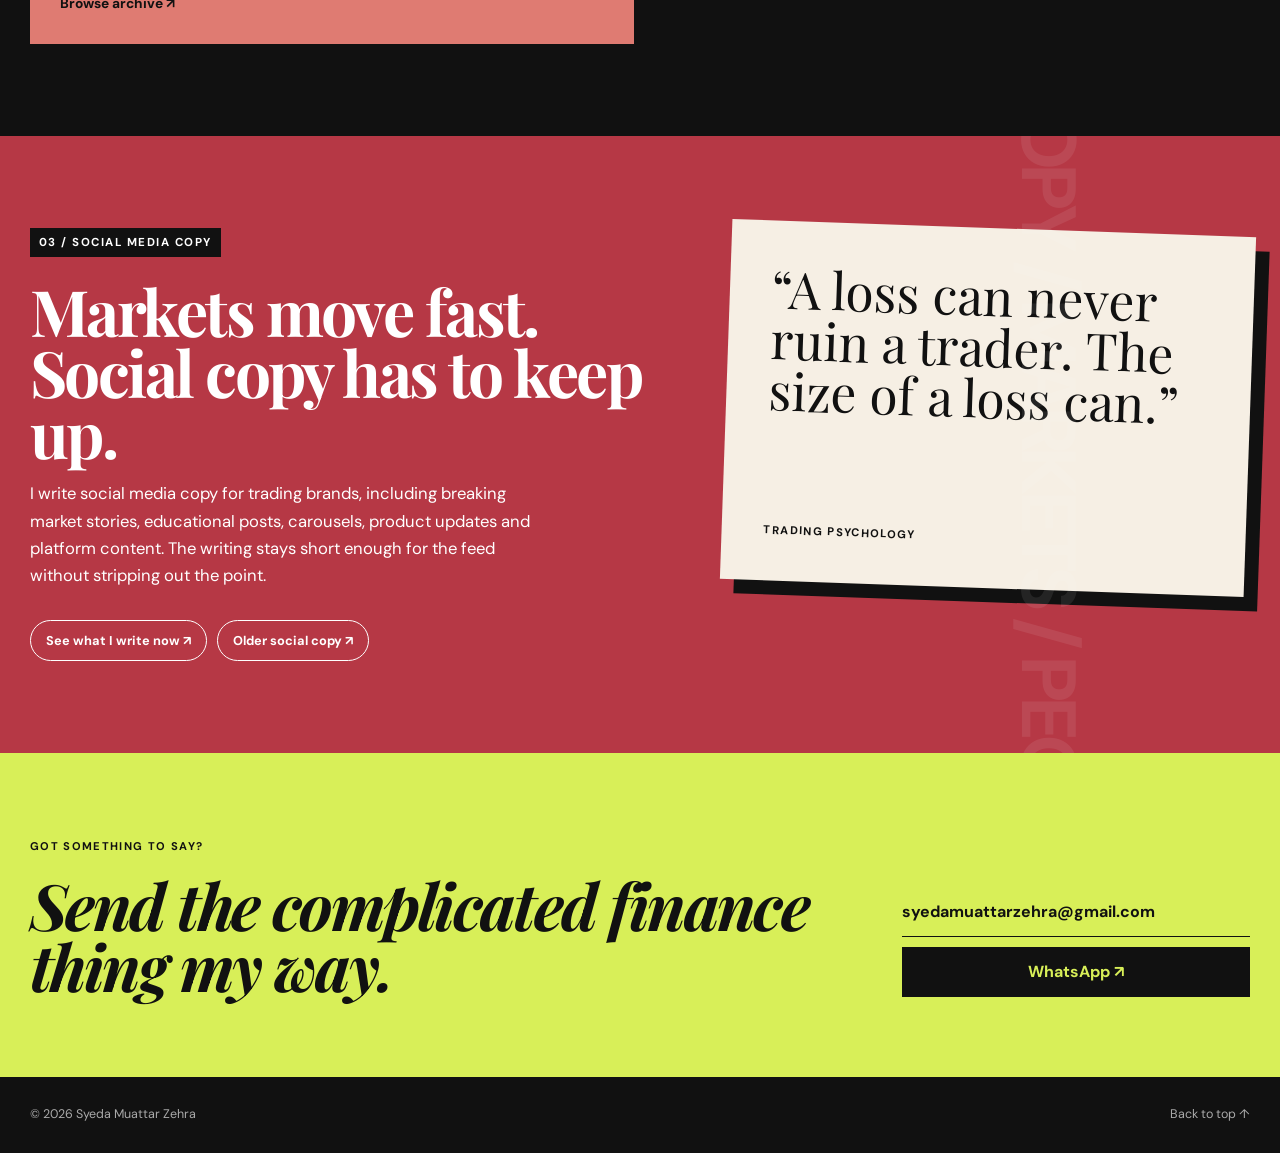
==== commit f5794db1: "Use original uploaded company logo PNGs" ====
--- a/index.html
+++ b/index.html
@@ -6,7 +6,7 @@
 <meta name="description" content="Portfolio of Syeda Muattar Zehra, finance content writer and social media copywriter." />
 <meta name="portfolio-version" content="20260927-lines12" />
 <title>Syeda Muattar Zehra | Finance Writer</title>
-<link rel="stylesheet" href="styles.css?v=20260927-header13" />
+<link rel="stylesheet" href="styles.css?v=20260927-reallogos14" />
 </head>
 <body>
 <a class="skip-link" href="#main-content">Skip to content</a>
@@ -35,11 +35,11 @@
 <section class="company-strip" aria-label="Companies I have worked with">
   <div class="shell">
     <p class="company-kicker">Places I’ve written for</p>
-    <div class="company-row clean-company-row">
-      <a href="https://ambermarkets.com/" target="_blank" rel="noopener">Amber Markets</a>
-      <a href="https://hybridsolutions.com/" target="_blank" rel="noopener">Hybrid Solutions</a>
-      <a class="company-dark" href="https://buzzdealer.com/" target="_blank" rel="noopener">Buzz Dealer</a>
-      <span>Trading Bay</span>
+    <div class="company-row real-logo-row">
+      <a class="real-logo-card" href="https://ambermarkets.com/" target="_blank" rel="noopener"><img src="assets/amber-markets.PNG" alt="Amber Markets logo"></a>
+      <a class="real-logo-card" href="https://hybridsolutions.com/" target="_blank" rel="noopener"><img src="assets/hybrid-solutions.PNG" alt="Hybrid Solutions logo"></a>
+      <a class="real-logo-card buzz-logo-card" href="https://buzzdealer.com/" target="_blank" rel="noopener"><img src="assets/buzz-dealer.PNG" alt="Buzz Dealer logo"></a>
+      <div class="real-logo-card"><img src="assets/trading-bay.PNG" alt="Trading Bay logo"></div>
     </div>
   </div>
 </section>
--- a/styles.css
+++ b/styles.css
@@ -94,3 +94,13 @@
 /* Header detail requested */
 .name-lockup{border-bottom:1px solid #111!important;padding-bottom:32px!important}
 .name-lockup:before,.name-lockup:after{content:none!important;display:none!important}
+
+/* Original company logos uploaded to the repository */
+.real-logo-row{display:grid;grid-template-columns:repeat(4,minmax(0,1fr));background:#fff;align-items:stretch}
+.real-logo-card{height:132px;display:flex;align-items:center;justify-content:center;padding:20px 28px;background:#fff;border-right:1px solid #ddd;overflow:hidden}
+.real-logo-card:last-child{border-right:0}
+.real-logo-card img{display:block;width:100%;height:100%;max-width:220px;max-height:86px;object-fit:contain}
+.buzz-logo-card{background:#000}
+.buzz-logo-card img{max-height:92px}
+@media(max-width:900px){.real-logo-row{grid-template-columns:1fr 1fr}}
+@media(max-width:520px){.real-logo-row{grid-template-columns:1fr}.real-logo-card{height:112px;border-right:0;border-bottom:1px solid #ddd}}
